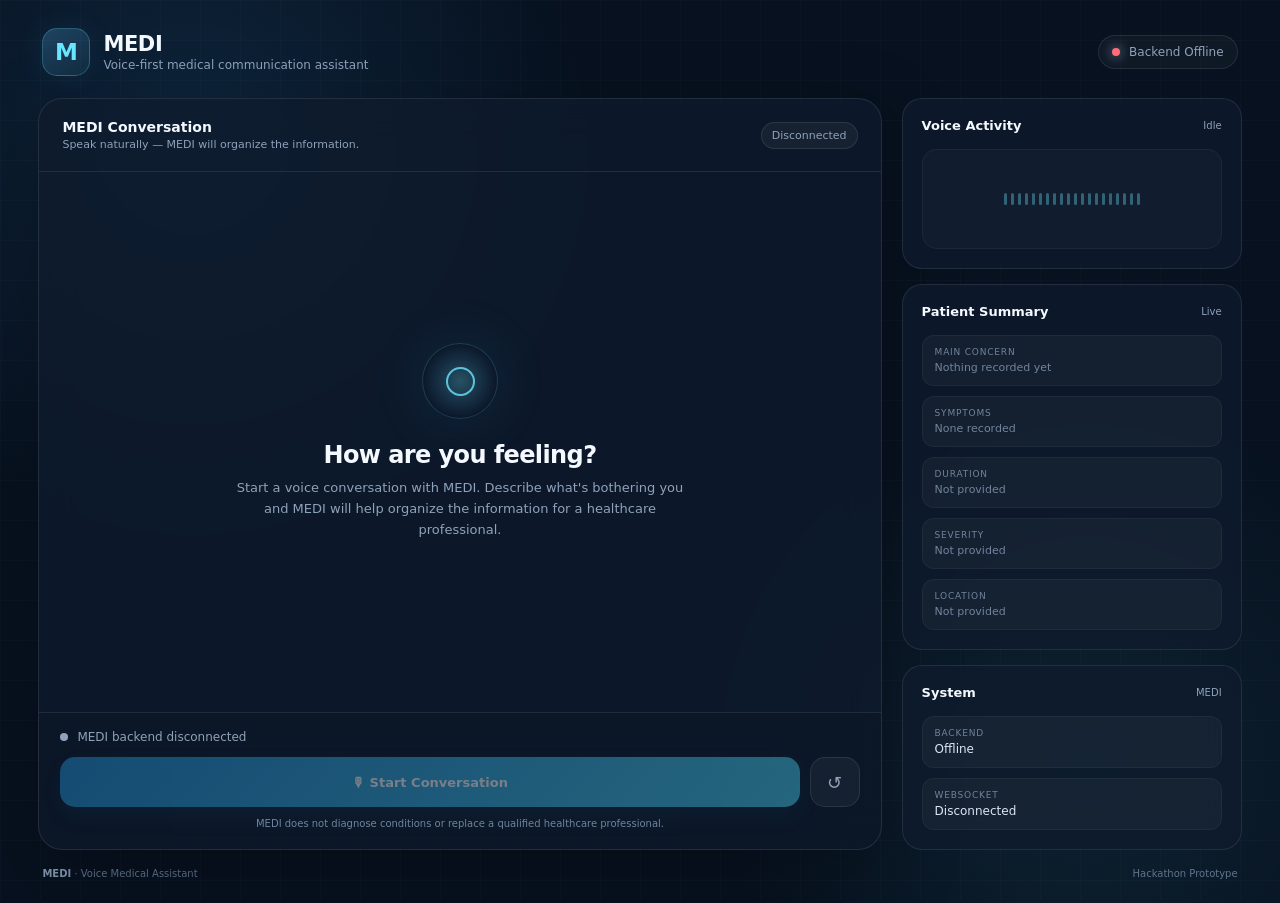
==== frontend/medi-frontend.html @ 5cbb6f40 "Add MEDI frontend" ====
<!DOCTYPE html>
<html lang="en">
<head>
    <meta charset="UTF-8">
    <meta
        name="viewport"
        content="width=device-width, initial-scale=1.0"
    >

    <title>MEDI — Voice Medical Assistant</title>

    <style>
        * {
            box-sizing: border-box;
            margin: 0;
            padding: 0;
        }

        :root {
            --bg: #07111f;
            --panel: rgba(15, 28, 46, 0.78);
            --panel-light: rgba(255, 255, 255, 0.055);
            --border: rgba(255, 255, 255, 0.09);
            --text: #f4f8ff;
            --muted: #8fa2ba;
            --blue: #5bbcff;
            --cyan: #69e7ff;
            --green: #55e6a5;
            --red: #ff6b7a;
            --yellow: #ffd166;
        }

        body {
            min-height: 100vh;
            font-family:
                Inter,
                ui-sans-serif,
                system-ui,
                -apple-system,
                BlinkMacSystemFont,
                "Segoe UI",
                sans-serif;

            background:
                radial-gradient(
                    circle at 15% 15%,
                    rgba(61, 174, 255, 0.12),
                    transparent 30%
                ),
                radial-gradient(
                    circle at 85% 85%,
                    rgba(87, 227, 255, 0.08),
                    transparent 28%
                ),
                var(--bg);

            color: var(--text);
            overflow-x: hidden;
        }

        body::before {
            content: "";
            position: fixed;
            inset: 0;

            background-image:
                linear-gradient(
                    rgba(255,255,255,0.018) 1px,
                    transparent 1px
                ),
                linear-gradient(
                    90deg,
                    rgba(255,255,255,0.018) 1px,
                    transparent 1px
                );

            background-size: 40px 40px;
            pointer-events: none;
        }

        .app {
            position: relative;
            z-index: 1;

            width: min(1450px, 94%);
            min-height: 100vh;

            margin: auto;

            display: grid;
            grid-template-rows: auto 1fr auto;

            padding: 24px 0;
        }

        /* =====================================================
           HEADER
        ===================================================== */

        header {
            display: flex;
            justify-content: space-between;
            align-items: center;

            padding: 4px 4px 22px;
        }

        .brand {
            display: flex;
            align-items: center;
            gap: 13px;
        }

        .brand-icon {
            width: 48px;
            height: 48px;

            border-radius: 15px;

            display: grid;
            place-items: center;

            background:
                linear-gradient(
                    145deg,
                    rgba(91,188,255,.25),
                    rgba(105,231,255,.07)
                );

            border: 1px solid rgba(105,231,255,.25);

            box-shadow:
                0 0 30px rgba(91,188,255,.08);
        }

        .brand-icon span {
            font-size: 23px;
            font-weight: 800;
            color: var(--cyan);
        }

        .brand h1 {
            font-size: 21px;
            letter-spacing: -.4px;
        }

        .brand p {
            margin-top: 2px;
            font-size: 12px;
            color: var(--muted);
        }

        .connection {
            display: flex;
            align-items: center;
            gap: 9px;

            padding: 9px 13px;

            border: 1px solid var(--border);
            border-radius: 999px;

            background: rgba(255,255,255,.035);

            font-size: 12px;
            color: var(--muted);
        }

        .connection-dot {
            width: 8px;
            height: 8px;
            border-radius: 50%;
            background: var(--yellow);

            box-shadow: 0 0 12px currentColor;
        }

        .connection.online .connection-dot {
            background: var(--green);
        }

        .connection.error .connection-dot {
            background: var(--red);
        }

        /* =====================================================
           MAIN
        ===================================================== */

        main {
            display: grid;
            grid-template-columns: minmax(0, 1fr) 340px;
            gap: 20px;

            min-height: 0;
        }

        .panel {
            background: var(--panel);
            border: 1px solid var(--border);

            border-radius: 24px;

            backdrop-filter: blur(20px);
            -webkit-backdrop-filter: blur(20px);

            box-shadow:
                0 25px 80px rgba(0,0,0,.25);
        }

        /* =====================================================
           CHAT
        ===================================================== */

        .chat-panel {
            display: flex;
            flex-direction: column;

            min-height: 650px;
            overflow: hidden;
        }

        .chat-header {
            padding: 20px 23px;

            border-bottom: 1px solid var(--border);

            display: flex;
            justify-content: space-between;
            align-items: center;
        }

        .chat-title {
            font-weight: 700;
            font-size: 14px;
        }

        .chat-subtitle {
            margin-top: 3px;
            color: var(--muted);
            font-size: 11px;
        }

        .session-badge {
            font-size: 11px;
            padding: 6px 10px;

            border-radius: 999px;

            color: var(--muted);
            background: rgba(255,255,255,.045);
            border: 1px solid var(--border);
        }

        .messages {
            flex: 1;

            overflow-y: auto;

            padding: 28px;

            display: flex;
            flex-direction: column;
            gap: 17px;

            scroll-behavior: smooth;
        }

        .messages::-webkit-scrollbar {
            width: 5px;
        }

        .messages::-webkit-scrollbar-thumb {
            background: rgba(255,255,255,.12);
            border-radius: 10px;
        }

        .welcome {
            margin: auto;

            max-width: 500px;

            text-align: center;
            padding: 35px 20px;
        }

        .welcome-orb {
            width: 76px;
            height: 76px;

            margin: 0 auto 22px;

            border-radius: 50%;

            display: grid;
            place-items: center;

            background:
                radial-gradient(
                    circle,
                    rgba(105,231,255,.28),
                    rgba(91,188,255,.07) 55%,
                    transparent 70%
                );

            border: 1px solid rgba(105,231,255,.18);

            box-shadow:
                0 0 60px rgba(91,188,255,.1);
        }

        .welcome-orb::after {
            content: "";
            width: 25px;
            height: 25px;

            border-radius: 50%;

            border: 2px solid var(--cyan);
            opacity: .8;
        }

        .welcome h2 {
            font-size: 24px;
            margin-bottom: 9px;
            letter-spacing: -.6px;
        }

        .welcome p {
            color: var(--muted);
            line-height: 1.6;
            font-size: 13px;
        }

        .message {
            display: flex;
            gap: 11px;

            max-width: 78%;

            animation: messageIn .25s ease;
        }

        @keyframes messageIn {
            from {
                opacity: 0;
                transform: translateY(7px);
            }

            to {
                opacity: 1;
                transform: translateY(0);
            }
        }

        .message.user {
            margin-left: auto;
            flex-direction: row-reverse;
        }

        .avatar {
            flex: 0 0 34px;

            width: 34px;
            height: 34px;

            border-radius: 11px;

            display: grid;
            place-items: center;

            font-size: 11px;
            font-weight: 800;

            background: rgba(255,255,255,.06);
            border: 1px solid var(--border);
        }

        .message.agent .avatar {
            color: var(--cyan);
            background: rgba(105,231,255,.07);
        }

        .message.user .avatar {
            color: var(--blue);
            background: rgba(91,188,255,.08);
        }

        .bubble {
            padding: 12px 15px;

            border-radius: 17px;

            background: rgba(255,255,255,.045);
            border: 1px solid var(--border);

            font-size: 13px;
            line-height: 1.55;
        }

        .message.user .bubble {
            background:
                linear-gradient(
                    135deg,
                    rgba(91,188,255,.13),
                    rgba(91,188,255,.045)
                );

            border-color: rgba(91,188,255,.16);
        }

        .message-label {
            margin-bottom: 5px;

            font-size: 10px;
            text-transform: uppercase;
            letter-spacing: .8px;

            color: var(--muted);
        }

        /* =====================================================
           INPUT / CONTROL
        ===================================================== */

        .controls {
            padding: 17px 21px 20px;

            border-top: 1px solid var(--border);

            background: rgba(0,0,0,.08);
        }

        .status-row {
            display: flex;
            align-items: center;
            gap: 9px;

            margin-bottom: 13px;

            color: var(--muted);
            font-size: 12px;
        }

        .status-light {
            width: 8px;
            height: 8px;

            border-radius: 50%;

            background: var(--muted);
        }

        .status-light.listening {
            background: var(--green);
            box-shadow: 0 0 14px rgba(85,230,165,.8);
            animation: pulse 1.2s infinite;
        }

        .status-light.thinking {
            background: var(--yellow);
            box-shadow: 0 0 14px rgba(255,209,102,.7);
        }

        .status-light.speaking {
            background: var(--cyan);
            box-shadow: 0 0 14px rgba(105,231,255,.7);
            animation: pulse .8s infinite;
        }

        @keyframes pulse {
            0%,100% {
                transform: scale(1);
                opacity: .7;
            }

            50% {
                transform: scale(1.5);
                opacity: 1;
            }
        }

        .controls-row {
            display: flex;
            gap: 10px;
        }

        button {
            border: 0;
            cursor: pointer;

            font: inherit;
        }

        .mic-button {
            flex: 1;

            min-height: 50px;

            border-radius: 15px;

            color: white;

            background:
                linear-gradient(
                    135deg,
                    #238ed1,
                    #47c8e9
                );

            box-shadow:
                0 10px 30px rgba(61,174,255,.12);

            font-size: 13px;
            font-weight: 700;

            transition:
                transform .18s ease,
                opacity .18s ease,
                box-shadow .18s ease;
        }

        .mic-button:hover {
            transform: translateY(-1px);
            box-shadow:
                0 13px 35px rgba(61,174,255,.2);
        }

        .mic-button.active {
            background:
                linear-gradient(
                    135deg,
                    #d94b67,
                    #ff7080
                );
        }

        .mic-button:disabled {
            opacity: .45;
            cursor: not-allowed;
        }

        .secondary-button {
            width: 50px;
            min-height: 50px;

            border-radius: 15px;

            color: var(--muted);

            background: rgba(255,255,255,.045);
            border: 1px solid var(--border);

            font-size: 18px;
        }

        .disclaimer {
            margin-top: 11px;

            text-align: center;

            font-size: 10px;
            color: #71849d;
        }

        /* =====================================================
           SIDE PANEL
        ===================================================== */

        .side {
            display: flex;
            flex-direction: column;
            gap: 15px;
        }

        .side-card {
            padding: 19px;

            background: var(--panel);
            border: 1px solid var(--border);

            border-radius: 20px;

            backdrop-filter: blur(18px);
        }

        .card-heading {
            display: flex;
            justify-content: space-between;
            align-items: center;

            margin-bottom: 16px;
        }

        .card-heading h3 {
            font-size: 13px;
        }

        .card-heading span {
            color: var(--muted);
            font-size: 10px;
        }

        /* =====================================================
           WAVEFORM
        ===================================================== */

        .wave {
            height: 100px;

            display: flex;
            align-items: center;
            justify-content: center;
            gap: 4px;

            padding: 10px;

            border-radius: 15px;

            background: rgba(255,255,255,.025);
            border: 1px solid rgba(255,255,255,.045);
        }

        .bar {
            width: 3px;
            height: 12px;

            border-radius: 99px;

            background: var(--cyan);

            opacity: .35;

            transition:
                height .12s ease,
                opacity .12s ease;
        }

        .wave.active .bar {
            animation: wave 1s ease-in-out infinite;
            opacity: .8;
        }

        .bar:nth-child(2n) {
            animation-delay: .1s;
        }

        .bar:nth-child(3n) {
            animation-delay: .2s;
        }

        .bar:nth-child(4n) {
            animation-delay: .3s;
        }

        @keyframes wave {
            0%,100% {
                height: 10px;
            }

            50% {
                height: 48px;
            }
        }

        /* =====================================================
           PATIENT SUMMARY
        ===================================================== */

        .summary {
            display: flex;
            flex-direction: column;
            gap: 10px;
        }

        .summary-item {
            padding: 11px 12px;

            border-radius: 12px;

            background: rgba(255,255,255,.035);
            border: 1px solid rgba(255,255,255,.045);
        }

        .summary-label {
            font-size: 9px;

            text-transform: uppercase;
            letter-spacing: .8px;

            color: #71849d;

            margin-bottom: 4px;
        }

        .summary-value {
            font-size: 12px;
            color: #dce7f5;

            word-break: break-word;
        }

        .empty {
            color: #71849d;
            font-size: 11px;
        }

        .tag-list {
            display: flex;
            flex-wrap: wrap;
            gap: 5px;
        }

        .tag {
            padding: 4px 7px;

            border-radius: 7px;

            font-size: 10px;

            background: rgba(105,231,255,.07);
            color: #bdefff;

            border: 1px solid rgba(105,231,255,.1);
        }

        /* =====================================================
           FOOTER
        ===================================================== */

        footer {
            padding: 18px 4px 0;

            display: flex;
            justify-content: space-between;

            color: #60748e;
            font-size: 10px;
        }

        footer strong {
            color: #8498b2;
        }

        /* =====================================================
           TOAST
        ===================================================== */

        .toast {
            position: fixed;

            right: 22px;
            bottom: 22px;

            z-index: 100;

            max-width: 340px;

            padding: 13px 16px;

            border-radius: 13px;

            background: rgba(12,22,37,.94);
            border: 1px solid var(--border);

            box-shadow: 0 15px 45px rgba(0,0,0,.3);

            color: #dce7f5;
            font-size: 12px;

            transform: translateY(20px);
            opacity: 0;

            pointer-events: none;

            transition:
                opacity .2s ease,
                transform .2s ease;
        }

        .toast.show {
            opacity: 1;
            transform: translateY(0);
        }

        .toast.error {
            border-color: rgba(255,107,122,.3);
        }

        /* =====================================================
           RESPONSIVE
        ===================================================== */

        @media (max-width: 900px) {

            main {
                grid-template-columns: 1fr;
            }

            .side {
                display: grid;
                grid-template-columns: 1fr 1fr;
            }

            .chat-panel {
                min-height: 600px;
            }
        }

        @media (max-width: 620px) {

            .app {
                width: 96%;
                padding-top: 12px;
            }

            header {
                padding-bottom: 14px;
            }

            .connection {
                padding: 7px 9px;
            }

            .connection span:last-child {
                display: none;
            }

            main {
                gap: 12px;
            }

            .chat-panel {
                min-height: 590px;
                border-radius: 19px;
            }

            .messages {
                padding: 18px 14px;
            }

            .message {
                max-width: 91%;
            }

            .side {
                grid-template-columns: 1fr;
            }

            footer {
                padding-bottom: 10px;
            }
        }
    </style>
</head>

<body>

<div class="app">

    <!-- =====================================================
         HEADER
    ====================================================== -->

    <header>

        <div class="brand">

            <div class="brand-icon">
                <span>M</span>
            </div>

            <div>
                <h1>MEDI</h1>
                <p>Voice-first medical communication assistant</p>
            </div>

        </div>

        <div
            id="connection"
            class="connection"
        >
            <span
                id="connectionDot"
                class="connection-dot"
            ></span>

            <span id="connectionText">
                Connecting...
            </span>
        </div>

    </header>


    <!-- =====================================================
         MAIN
    ====================================================== -->

    <main>

        <!-- ================= CHAT ================= -->

        <section class="panel chat-panel">

            <div class="chat-header">

                <div>
                    <div class="chat-title">
                        MEDI Conversation
                    </div>

                    <div class="chat-subtitle">
                        Speak naturally — MEDI will organize the information.
                    </div>
                </div>

                <div
                    id="sessionBadge"
                    class="session-badge"
                >
                    Initializing
                </div>

            </div>


            <div
                id="messages"
                class="messages"
            >

                <div
                    id="welcome"
                    class="welcome"
                >

                    <div class="welcome-orb"></div>

                    <h2>
                        How are you feeling?
                    </h2>

                    <p>
                        Start a voice conversation with MEDI.
                        Describe what's bothering you and MEDI
                        will help organize the information for a
                        healthcare professional.
                    </p>

                </div>

            </div>


            <!-- CONTROLS -->

            <div class="controls">

                <div class="status-row">

                    <span
                        id="statusLight"
                        class="status-light"
                    ></span>

                    <span id="statusText">
                        Connecting to MEDI...
                    </span>

                </div>


                <div class="controls-row">

                    <button
                        id="micButton"
                        class="mic-button"
                        disabled
                    >
                        🎙 Start Conversation
                    </button>

                    <button
                        id="clearButton"
                        class="secondary-button"
                        title="Clear conversation"
                    >
                        ↺
                    </button>

                </div>


                <div class="disclaimer">
                    MEDI does not diagnose conditions or replace a
                    qualified healthcare professional.
                </div>

            </div>

        </section>


        <!-- ================= SIDE ================= -->

        <aside class="side">

            <!-- AUDIO -->

            <section class="side-card">

                <div class="card-heading">

                    <h3>Voice Activity</h3>

                    <span id="voiceState">
                        Idle
                    </span>

                </div>

                <div
                    id="wave"
                    class="wave"
                >
                    <span class="bar"></span>
                    <span class="bar"></span>
                    <span class="bar"></span>
                    <span class="bar"></span>
                    <span class="bar"></span>
                    <span class="bar"></span>
                    <span class="bar"></span>
                    <span class="bar"></span>
                    <span class="bar"></span>
                    <span class="bar"></span>
                    <span class="bar"></span>
                    <span class="bar"></span>
                    <span class="bar"></span>
                    <span class="bar"></span>
                    <span class="bar"></span>
                    <span class="bar"></span>
                    <span class="bar"></span>
                    <span class="bar"></span>
                    <span class="bar"></span>
                    <span class="bar"></span>
                </div>

            </section>


            <!-- PATIENT SUMMARY -->

            <section class="side-card">

                <div class="card-heading">

                    <h3>Patient Summary</h3>

                    <span>
                        Live
                    </span>

                </div>


                <div
                    id="summary"
                    class="summary"
                >

                    <div class="summary-item">

                        <div class="summary-label">
                            Main concern
                        </div>

                        <div
                            id="mainConcern"
                            class="summary-value empty"
                        >
                            Nothing recorded yet
                        </div>

                    </div>


                    <div class="summary-item">

                        <div class="summary-label">
                            Symptoms
                        </div>

                        <div
                            id="symptoms"
                            class="tag-list"
                        >
                            <span class="empty">
                                None recorded
                            </span>
                        </div>

                    </div>


                    <div class="summary-item">

                        <div class="summary-label">
                            Duration
                        </div>

                        <div
                            id="duration"
                            class="summary-value empty"
                        >
                            Not provided
                        </div>

                    </div>


                    <div class="summary-item">

                        <div class="summary-label">
                            Severity
                        </div>

                        <div
                            id="severity"
                            class="summary-value empty"
                        >
                            Not provided
                        </div>

                    </div>


                    <div class="summary-item">

                        <div class="summary-label">
                            Location
                        </div>

                        <div
                            id="location"
                            class="summary-value empty"
                        >
                            Not provided
                        </div>

                    </div>

                </div>

            </section>


            <!-- SYSTEM -->

            <section class="side-card">

                <div class="card-heading">

                    <h3>System</h3>

                    <span>
                        MEDI
                    </span>

                </div>

                <div class="summary">

                    <div class="summary-item">

                        <div class="summary-label">
                            Backend
                        </div>

                        <div
                            id="backendStatus"
                            class="summary-value"
                        >
                            Connecting
                        </div>

                    </div>

                    <div class="summary-item">

                        <div class="summary-label">
                            WebSocket
                        </div>

                        <div
                            id="wsStatus"
                            class="summary-value"
                        >
                            Connecting
                        </div>

                    </div>

                </div>

            </section>

        </aside>

    </main>


    <footer>

        <span>
            <strong>MEDI</strong> · Voice Medical Assistant
        </span>

        <span>
            Hackathon Prototype
        </span>

    </footer>

</div>


<div
    id="toast"
    class="toast"
></div>


<script>

/* ============================================================
   MEDI FRONTEND
   ============================================================

   IMPORTANT:

   Your Python backend is:

       http://127.0.0.1:8000

   Your WebSocket endpoint is:

       ws://127.0.0.1:8000/ws

   NOT port 8765.
   ============================================================ */


/* ============================================================
   CONFIG
============================================================ */

const BACKEND_HTTP = window.location.origin;

const BACKEND_WS = window.location.protocol == "https:" ? `wss://${window.location.host}/ws`
                                                        : `ws://${window.location.host}/ws`;

/* ============================================================
   STATE
============================================================ */

let socket = null;

let connected = false;

let conversationStarted = false;

let reconnectTimer = null;

let reconnectAttempts = 0;

let patientData = {};


/* ============================================================
   DOM
============================================================ */

const connection = document.getElementById("connection");
const connectionText = document.getElementById("connectionText");

const sessionBadge = document.getElementById("sessionBadge");

const messages = document.getElementById("messages");
const welcome = document.getElementById("welcome");

const micButton = document.getElementById("micButton");
const clearButton = document.getElementById("clearButton");

const statusText = document.getElementById("statusText");
const statusLight = document.getElementById("statusLight");

const wave = document.getElementById("wave");
const voiceState = document.getElementById("voiceState");

const backendStatus = document.getElementById("backendStatus");
const wsStatus = document.getElementById("wsStatus");

const toast = document.getElementById("toast");


/* ============================================================
   CONNECT
============================================================ */

function connect() {

    if (
        socket &&
        (
            socket.readyState === WebSocket.OPEN ||
            socket.readyState === WebSocket.CONNECTING
        )
    ) {
        return;
    }

    setConnection("connecting");

    console.log(
        "[MEDI] Connecting to:",
        BACKEND_WS
    );

    socket = new WebSocket(BACKEND_WS);


    socket.onopen = () => {

        connected = true;

        reconnectAttempts = 0;

        setConnection("online");

        backendStatus.textContent = "Online";

        wsStatus.textContent = "Connected";

        sessionBadge.textContent = "Connected";

        micButton.disabled = false;

        showToast(
            "Connected to MEDI"
        );

        send({
            type: "get_state"
        });

    };


    socket.onmessage = (event) => {

        try {

            const message = JSON.parse(
                event.data
            );

            console.log(
                "[MEDI EVENT]",
                message
            );

            handleMessage(message);

        } catch (error) {

            console.error(
                "Invalid MEDI message:",
                error
            );

        }

    };


    socket.onerror = (error) => {

        console.error(
            "[MEDI WS ERROR]",
            error
        );

        setConnection("error");

        backendStatus.textContent = "Connection error";

        wsStatus.textContent = "Error";

    };


    socket.onclose = () => {

        connected = false;

        setConnection("error");

        backendStatus.textContent = "Offline";

        wsStatus.textContent = "Disconnected";

        sessionBadge.textContent = "Disconnected";

        micButton.disabled = true;

        setStatus(
            "error",
            "MEDI backend disconnected"
        );

        scheduleReconnect();

    };

}


/* ============================================================
   RECONNECT
============================================================ */

function scheduleReconnect() {

    if (reconnectTimer) {
        return;
    }

    reconnectAttempts++;

    const delay = Math.min(
        5000,
        1000 * reconnectAttempts
    );

    reconnectTimer = setTimeout(() => {

        reconnectTimer = null;

        connect();

    }, delay);

}


/* ============================================================
   SEND
============================================================ */

function send(data) {

    if (
        !socket ||
        socket.readyState !== WebSocket.OPEN
    ) {

        console.warn(
            "[MEDI] WebSocket is not connected."
        );

        return false;
    }

    socket.send(
        JSON.stringify(data)
    );

    return true;
}


/* ============================================================
   HANDLE BACKEND EVENTS
============================================================ */

function handleMessage(message) {

    const type = message.type;


    /* ---------------------------------------------
       Initial state
    --------------------------------------------- */

    if (type === "state") {

        const data = message.data || {};

        if (data.status) {
            setStatusFromBackend(
                data.status
            );
        }

        if (data.patient) {

            patientData = data.patient;

            updatePatientSummary(
                patientData
            );

        }

        return;
    }


    /* ---------------------------------------------
       Status
    --------------------------------------------- */

    if (type === "status") {

        const status = message.status || "ready";

        setStatusFromBackend(
            status
        );

        return;
    }


    /* ---------------------------------------------
       User transcript
    --------------------------------------------- */

    if (type === "transcript") {

        const role = message.role || "user";

        const text = message.text || "";

        if (!text.trim()) {
            return;
        }

        addMessage(
            role,
            text
        );

        return;
    }


    /* ---------------------------------------------
       Patient memory
    --------------------------------------------- */

    if (type === "patient_update") {

        patientData =
            message.data || {};

        updatePatientSummary(
            patientData
        );

        return;
    }


    /* ---------------------------------------------
       Server test
    --------------------------------------------- */

    if (type === "test") {

        showToast(
            message.message ||
            "MEDI server is working."
        );

        return;
    }

}


/* ============================================================
   CONNECTION UI
============================================================ */

function setConnection(state) {

    connection.classList.remove(
        "online",
        "error"
    );


    if (state === "online") {

        connection.classList.add(
            "online"
        );

        connectionText.textContent =
            "MEDI Online";

    }

    else if (state === "error") {

        connection.classList.add(
            "error"
        );

        connectionText.textContent =
            "Backend Offline";

    }

    else {

        connectionText.textContent =
            "Connecting...";

    }

}


/* ============================================================
   STATUS
============================================================ */

function setStatus(type, text) {

    statusLight.className =
        "status-light";

    if (type) {

        statusLight.classList.add(
            type
        );

    }

    statusText.textContent =
        text;


    if (type === "listening") {

        wave.classList.add(
            "active"
        );

        voiceState.textContent =
            "Listening";

    }

    else if (type === "speaking") {

        wave.classList.add(
            "active"
        );

        voiceState.textContent =
            "Speaking";

    }

    else if (type === "thinking") {

        wave.classList.remove(
            "active"
        );

        voiceState.textContent =
            "Thinking";

    }

    else {

        wave.classList.remove(
            "active"
        );

        voiceState.textContent =
            "Idle";

    }

}


/* ============================================================
   BACKEND STATUS → UI
============================================================ */

function setStatusFromBackend(status) {

    status =
        String(status).toLowerCase();


    if (status === "listening") {

        conversationStarted = true;

        micButton.classList.add(
            "active"
        );

        micButton.textContent =
            "■ Stop Conversation";

        setStatus(
            "listening",
            "Listening..."
        );

        sessionBadge.textContent =
            "Listening";

    }

    else if (
        status === "thinking" ||
        status === "processing"
    ) {

        setStatus(
            "thinking",
            "Thinking..."
        );

        sessionBadge.textContent =
            "Thinking";

    }

    else if (
        status === "speaking"
    ) {

        setStatus(
            "speaking",
            "MEDI is speaking..."
        );

        sessionBadge.textContent =
            "Speaking";

    }

    else {

        setStatus(
            "",
            "Ready"
        );

        sessionBadge.textContent =
            "Ready";

    }

}


/* ============================================================
   MESSAGES
============================================================ */

function addMessage(role, text) {

    if (!text || !text.trim()) {
        return;
    }

    if (welcome) {
        welcome.remove();
    }


    const wrapper =
        document.createElement("div");

    wrapper.className =
        `message ${role === "user" ? "user" : "agent"}`;


    const avatar =
        document.createElement("div");

    avatar.className =
        "avatar";

    avatar.textContent =
        role === "user"
            ? "YOU"
            : "M";


    const content =
        document.createElement("div");


    const label =
        document.createElement("div");

    label.className =
        "message-label";

    label.textContent =
        role === "user"
            ? "You"
            : "MEDI";


    const bubble =
        document.createElement("div");

    bubble.className =
        "bubble";

    bubble.textContent =
        text;


    content.appendChild(
        label
    );

    content.appendChild(
        bubble
    );


    wrapper.appendChild(
        avatar
    );

    wrapper.appendChild(
        content
    );


    messages.appendChild(
        wrapper
    );


    messages.scrollTop =
        messages.scrollHeight;

}


/* ============================================================
   PATIENT SUMMARY
============================================================ */

function updatePatientSummary(patient) {

    if (!patient) {
        return;
    }


    const mainConcern =
        document.getElementById(
            "mainConcern"
        );

    const symptoms =
        document.getElementById(
            "symptoms"
        );

    const duration =
        document.getElementById(
            "duration"
        );

    const severity =
        document.getElementById(
            "severity"
        );

    const location =
        document.getElementById(
            "location"
        );


    /* Main concern */

    if (patient.main_concern) {

        mainConcern.textContent =
            patient.main_concern;

        mainConcern.classList.remove(
            "empty"
        );

    }


    /* Symptoms */

    symptoms.innerHTML = "";

    if (
        Array.isArray(
            patient.symptoms
        ) &&
        patient.symptoms.length
    ) {

        patient.symptoms.forEach(
            symptom => {

                const tag =
                    document.createElement(
                        "span"
                    );

                tag.className =
                    "tag";

                tag.textContent =
                    symptom;

                symptoms.appendChild(
                    tag
                );

            }
        );

    }

    else {

        const empty =
            document.createElement(
                "span"
            );

        empty.className =
            "empty";

        empty.textContent =
            "None recorded";

        symptoms.appendChild(
            empty
        );

    }


    /* Duration */

    if (patient.duration) {

        duration.textContent =
            patient.duration;

        duration.classList.remove(
            "empty"
        );

    }


    /* Severity */

    if (patient.severity) {

        severity.textContent =
            patient.severity;

        severity.classList.remove(
            "empty"
        );

    }


    /* Location */

    if (patient.location) {

        location.textContent =
            patient.location;

        location.classList.remove(
            "empty"
        );

    }

}


/* ============================================================
   START / STOP
============================================================ */

micButton.addEventListener(
    "click",
    () => {

        if (!connected) {

            showToast(
                "MEDI is not connected.",
                true
            );

            return;
        }


        if (!conversationStarted) {

            send({
                type: "start"
            });

            conversationStarted = true;

            micButton.classList.add(
                "active"
            );

            micButton.textContent =
                "■ Stop Conversation";

            setStatus(
                "listening",
                "Listening..."
            );

        }

        else {

            send({
                type: "stop"
            });

            conversationStarted = false;

            micButton.classList.remove(
                "active"
            );

            micButton.textContent =
                "🎙 Start Conversation";

            setStatus(
                "",
                "Ready"
            );

        }

    }
);


/* ============================================================
   CLEAR
============================================================ */

clearButton.addEventListener(
    "click",
    () => {

        messages.innerHTML = "";

        const newWelcome =
            document.createElement(
                "div"
            );

        newWelcome.className =
            "welcome";

        newWelcome.id =
            "welcome";

        newWelcome.innerHTML = `
            <div class="welcome-orb"></div>

            <h2>How are you feeling?</h2>

            <p>
                Start a voice conversation with MEDI.
                Describe what's bothering you and MEDI
                will help organize the information for a
                healthcare professional.
            </p>
        `;

        messages.appendChild(
            newWelcome
        );

    }
);


/* ============================================================
   TOAST
============================================================ */

let toastTimer = null;

function showToast(
    text,
    isError = false
) {

    toast.textContent =
        text;

    toast.classList.toggle(
        "error",
        isError
    );

    toast.classList.add(
        "show"
    );


    clearTimeout(
        toastTimer
    );


    toastTimer =
        setTimeout(
            () => {

                toast.classList.remove(
                    "show"
                );

            },
            3000
        );

}


/* ============================================================
   HEALTH CHECK
============================================================ */

async function checkBackend() {

    try {

        const response =
            await fetch(
                `${BACKEND_HTTP}/api/health`
            );


        if (!response.ok) {
            throw new Error(
                "Backend health check failed"
            );
        }


        const data =
            await response.json();


        console.log(
            "[MEDI HEALTH]",
            data
        );


        backendStatus.textContent =
            data.status === "online"
                ? "Online"
                : "Offline";


    } catch (error) {

        console.warn(
            "[MEDI] Health check failed:",
            error
        );

        backendStatus.textContent =
            "Unavailable";

    }

}


/* ============================================================
   INITIALIZE
============================================================ */

window.addEventListener(
    "load",
    () => {

        checkBackend();

        connect();

    }
);


/* ============================================================
   DEBUGGING
============================================================ */

window.MEDI = {

    socket,

    reconnect: connect,

    test: () => {

        send({
            type: "test"
        });

    },

    state: () => {

        send({
            type: "get_state"
        });

    }

};

</script>

</body>
</html>
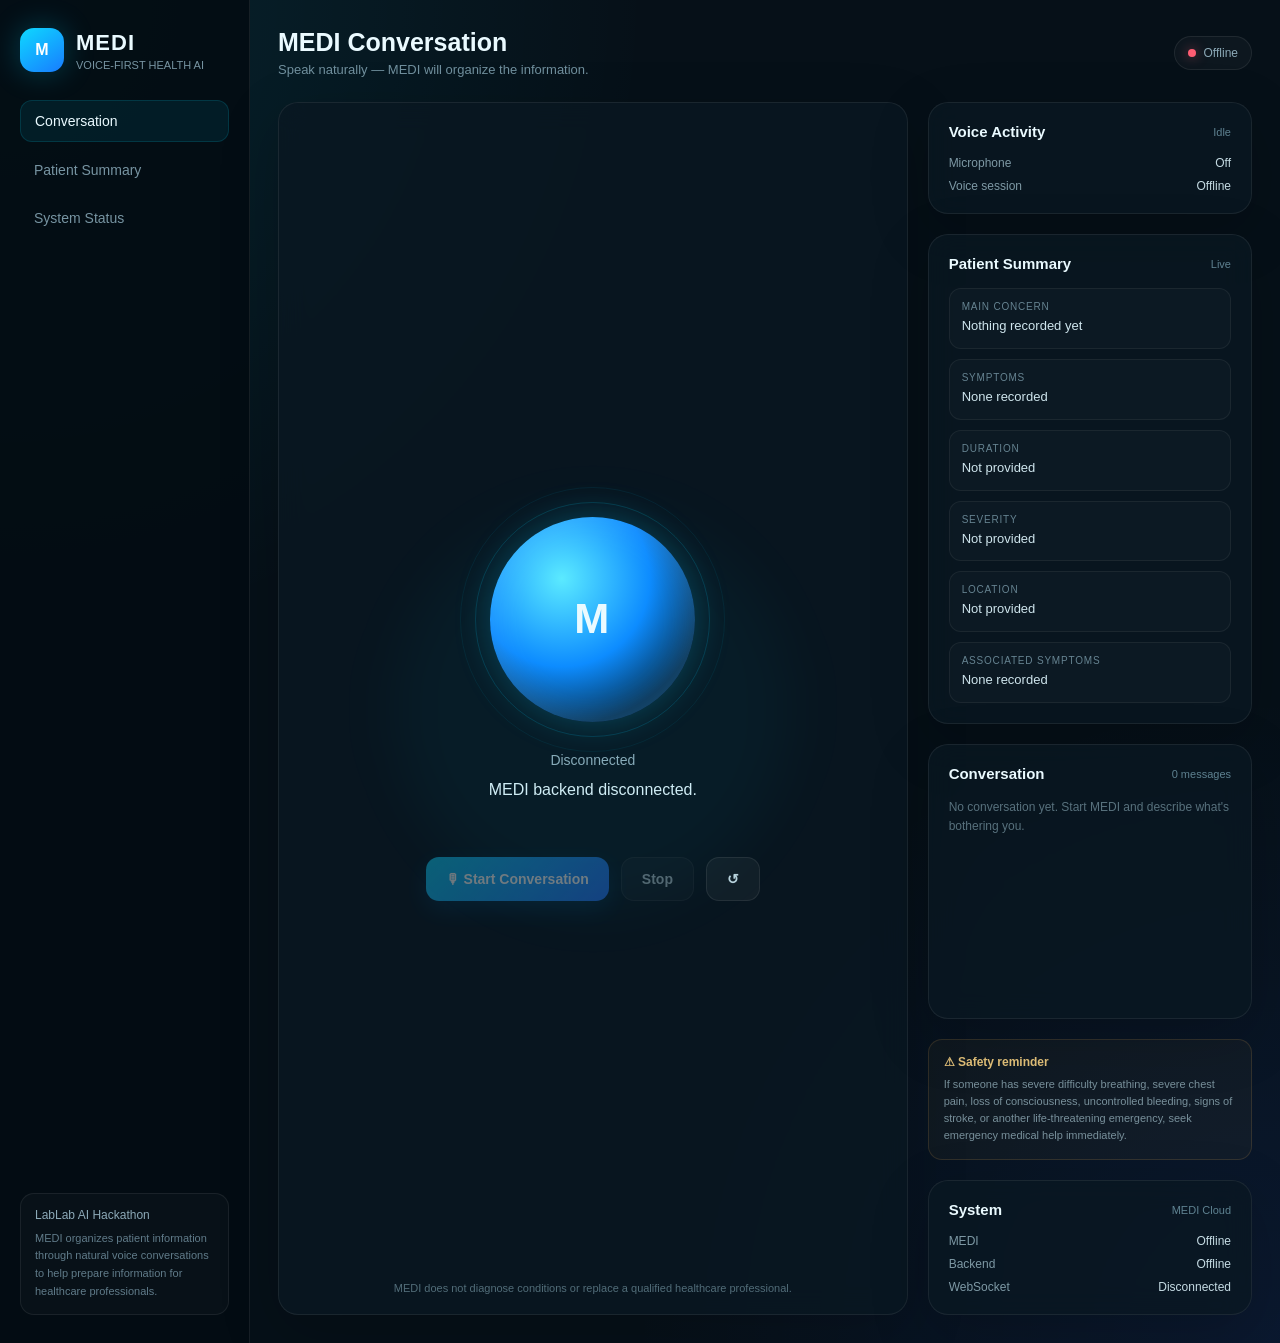
==== commit 2a0606ee: "Fix cloud microphone" ====
--- a/frontend/medi-frontend.html
+++ b/frontend/medi-frontend.html
@@ -2,10 +2,7 @@
 <html lang="en">
 <head>
     <meta charset="UTF-8">
-    <meta
-        name="viewport"
-        content="width=device-width, initial-scale=1.0"
-    >
+    <meta name="viewport" content="width=device-width, initial-scale=1.0">
 
     <title>MEDI — Voice Medical Assistant</title>
 
@@ -16,839 +13,496 @@
             padding: 0;
         }
 
-        :root {
-            --bg: #07111f;
-            --panel: rgba(15, 28, 46, 0.78);
-            --panel-light: rgba(255, 255, 255, 0.055);
-            --border: rgba(255, 255, 255, 0.09);
-            --text: #f4f8ff;
-            --muted: #8fa2ba;
-            --blue: #5bbcff;
-            --cyan: #69e7ff;
-            --green: #55e6a5;
-            --red: #ff6b7a;
-            --yellow: #ffd166;
-        }
-
         body {
-            min-height: 100vh;
-            font-family:
-                Inter,
-                ui-sans-serif,
-                system-ui,
-                -apple-system,
-                BlinkMacSystemFont,
-                "Segoe UI",
-                sans-serif;
-
+            font-family: Inter, Arial, sans-serif;
             background:
                 radial-gradient(
-                    circle at 15% 15%,
-                    rgba(61, 174, 255, 0.12),
-                    transparent 30%
+                    circle at top left,
+                    rgba(0, 220, 255, 0.10),
+                    transparent 35%
                 ),
                 radial-gradient(
-                    circle at 85% 85%,
-                    rgba(87, 227, 255, 0.08),
-                    transparent 28%
+                    circle at bottom right,
+                    rgba(50, 100, 255, 0.10),
+                    transparent 35%
                 ),
-                var(--bg);
-
-            color: var(--text);
-            overflow-x: hidden;
-        }
-
-        body::before {
-            content: "";
-            position: fixed;
-            inset: 0;
-
-            background-image:
-                linear-gradient(
-                    rgba(255,255,255,0.018) 1px,
-                    transparent 1px
-                ),
-                linear-gradient(
-                    90deg,
-                    rgba(255,255,255,0.018) 1px,
-                    transparent 1px
-                );
-
-            background-size: 40px 40px;
-            pointer-events: none;
+                #061018;
+            color: #eafaff;
+            min-height: 100vh;
+        }
+
+        button {
+            font-family: inherit;
         }
 
         .app {
-            position: relative;
-            z-index: 1;
-
-            width: min(1450px, 94%);
             min-height: 100vh;
-
+            display: grid;
+            grid-template-columns: 250px 1fr;
+        }
+
+        .sidebar {
+            border-right: 1px solid rgba(255,255,255,0.08);
+            background: rgba(4, 12, 19, 0.92);
+            padding: 28px 20px;
+            display: flex;
+            flex-direction: column;
+            gap: 28px;
+        }
+
+        .brand {
+            display: flex;
+            align-items: center;
+            gap: 12px;
+        }
+
+        .brand-icon {
+            width: 44px;
+            height: 44px;
+            border-radius: 14px;
+            background: linear-gradient(145deg, #0ed9ff, #187cff);
+            display: grid;
+            place-items: center;
+            color: white;
+            font-weight: 900;
+            box-shadow: 0 0 30px rgba(0, 210, 255, 0.25);
+        }
+
+        .brand-text h1 {
+            font-size: 22px;
+            letter-spacing: 1px;
+        }
+
+        .brand-text p {
+            color: #7794a2;
+            font-size: 11px;
+            margin-top: 3px;
+        }
+
+        .nav {
+            display: flex;
+            flex-direction: column;
+            gap: 8px;
+        }
+
+        .nav-item {
+            padding: 12px 14px;
+            border-radius: 12px;
+            color: #7794a2;
+            font-size: 14px;
+        }
+
+        .nav-item.active {
+            color: #eafaff;
+            background: rgba(0, 210, 255, 0.08);
+            border: 1px solid rgba(0, 210, 255, 0.14);
+        }
+
+        .sidebar-bottom {
+            margin-top: auto;
+            padding: 14px;
+            border: 1px solid rgba(255,255,255,0.07);
+            border-radius: 14px;
+            background: rgba(255,255,255,0.025);
+        }
+
+        .sidebar-bottom-title {
+            font-size: 12px;
+            color: #8ca9b7;
+            margin-bottom: 8px;
+        }
+
+        .sidebar-bottom p {
+            color: #607b89;
+            font-size: 11px;
+            line-height: 1.6;
+        }
+
+        .main {
+            padding: 28px;
+            max-width: 1500px;
+            width: 100%;
             margin: auto;
-
-            display: grid;
-            grid-template-rows: auto 1fr auto;
-
-            padding: 24px 0;
-        }
-
-        /* =====================================================
-           HEADER
-        ===================================================== */
-
-        header {
+        }
+
+        .topbar {
             display: flex;
             justify-content: space-between;
             align-items: center;
-
-            padding: 4px 4px 22px;
-        }
-
-        .brand {
+            margin-bottom: 25px;
+        }
+
+        .topbar h2 {
+            font-size: 25px;
+        }
+
+        .topbar p {
+            color: #71909e;
+            font-size: 13px;
+            margin-top: 5px;
+        }
+
+        .status-pill {
             display: flex;
             align-items: center;
-            gap: 13px;
-        }
-
-        .brand-icon {
-            width: 48px;
-            height: 48px;
-
-            border-radius: 15px;
-
-            display: grid;
-            place-items: center;
-
-            background:
-                linear-gradient(
-                    145deg,
-                    rgba(91,188,255,.25),
-                    rgba(105,231,255,.07)
-                );
-
-            border: 1px solid rgba(105,231,255,.25);
-
-            box-shadow:
-                0 0 30px rgba(91,188,255,.08);
-        }
-
-        .brand-icon span {
-            font-size: 23px;
-            font-weight: 800;
-            color: var(--cyan);
-        }
-
-        .brand h1 {
-            font-size: 21px;
-            letter-spacing: -.4px;
-        }
-
-        .brand p {
-            margin-top: 2px;
+            gap: 8px;
+            border: 1px solid rgba(255,255,255,0.08);
+            padding: 9px 13px;
+            border-radius: 999px;
+            background: rgba(255,255,255,0.03);
             font-size: 12px;
-            color: var(--muted);
-        }
-
-        .connection {
-            display: flex;
-            align-items: center;
-            gap: 9px;
-
-            padding: 9px 13px;
-
-            border: 1px solid var(--border);
-            border-radius: 999px;
-
-            background: rgba(255,255,255,.035);
-
-            font-size: 12px;
-            color: var(--muted);
-        }
-
-        .connection-dot {
+            color: #8ca9b7;
+        }
+
+        .status-dot {
             width: 8px;
             height: 8px;
             border-radius: 50%;
-            background: var(--yellow);
-
-            box-shadow: 0 0 12px currentColor;
-        }
-
-        .connection.online .connection-dot {
-            background: var(--green);
-        }
-
-        .connection.error .connection-dot {
-            background: var(--red);
-        }
-
-        /* =====================================================
-           MAIN
-        ===================================================== */
-
-        main {
+            background: #777;
+        }
+
+        .status-dot.online {
+            background: #20e0a0;
+            box-shadow: 0 0 12px rgba(32,224,160,0.8);
+        }
+
+        .status-dot.connecting {
+            background: #ffc857;
+            box-shadow: 0 0 12px rgba(255,200,87,0.5);
+        }
+
+        .status-dot.offline {
+            background: #ff5d73;
+            box-shadow: 0 0 12px rgba(255,93,115,0.5);
+        }
+
+        .grid {
             display: grid;
-            grid-template-columns: minmax(0, 1fr) 340px;
+            grid-template-columns:
+                minmax(0, 1.65fr)
+                minmax(300px, 0.85fr);
             gap: 20px;
-
-            min-height: 0;
-        }
-
-        .panel {
-            background: var(--panel);
-            border: 1px solid var(--border);
-
-            border-radius: 24px;
-
-            backdrop-filter: blur(20px);
-            -webkit-backdrop-filter: blur(20px);
-
-            box-shadow:
-                0 25px 80px rgba(0,0,0,.25);
-        }
-
-        /* =====================================================
-           CHAT
-        ===================================================== */
-
-        .chat-panel {
+        }
+
+        .card {
+            border: 1px solid rgba(255,255,255,0.07);
+            border-radius: 20px;
+            background: rgba(10, 24, 34, 0.78);
+            backdrop-filter: blur(14px);
+            box-shadow: 0 18px 60px rgba(0,0,0,0.18);
+        }
+
+        .voice-card {
+            min-height: 650px;
             display: flex;
             flex-direction: column;
-
-            min-height: 650px;
+            align-items: center;
+            justify-content: center;
+            padding: 35px;
+            position: relative;
             overflow: hidden;
         }
 
-        .chat-header {
-            padding: 20px 23px;
-
-            border-bottom: 1px solid var(--border);
-
+        .voice-card::before {
+            content: "";
+            position: absolute;
+            width: 400px;
+            height: 400px;
+            border-radius: 50%;
+            background: rgba(0, 210, 255, 0.035);
+            filter: blur(30px);
+        }
+
+        .orb {
+            width: 205px;
+            height: 205px;
+            border-radius: 50%;
+            display: grid;
+            place-items: center;
+            position: relative;
+
+            background:
+                radial-gradient(
+                    circle at 35% 30%,
+                    #5beaff,
+                    #0d8cff 45%,
+                    #07385e 75%
+                );
+
+            box-shadow:
+                0 0 35px rgba(0, 200, 255, 0.25),
+                inset 0 0 40px rgba(255,255,255,0.10);
+
+            margin-bottom: 30px;
+        }
+
+        .orb::before,
+        .orb::after {
+            content: "";
+            position: absolute;
+            inset: -15px;
+            border: 1px solid rgba(0, 210, 255, 0.16);
+            border-radius: 50%;
+        }
+
+        .orb::after {
+            inset: -30px;
+            opacity: 0.45;
+        }
+
+        .orb.listening {
+            animation: pulse 1.5s infinite;
+        }
+
+        @keyframes pulse {
+            0%, 100% {
+                transform: scale(1);
+            }
+
+            50% {
+                transform: scale(1.045);
+            }
+        }
+
+        .orb-text {
+            font-size: 42px;
+            font-weight: 900;
+            letter-spacing: 2px;
+        }
+
+        .voice-status {
+            font-size: 14px;
+            color: #8ca9b7;
+            margin-bottom: 9px;
+            text-align: center;
+        }
+
+        .voice-message {
+            color: #d7edf5;
+            font-size: 16px;
+            text-align: center;
+            max-width: 600px;
+            line-height: 1.6;
+            min-height: 52px;
+        }
+
+        .controls {
+            display: flex;
+            gap: 12px;
+            margin-top: 28px;
+        }
+
+        .btn {
+            border: none;
+            cursor: pointer;
+            border-radius: 13px;
+            padding: 13px 20px;
+            font-size: 14px;
+            font-weight: 700;
+            transition: 0.2s ease;
+        }
+
+        .btn-primary {
+            color: white;
+            background: linear-gradient(135deg, #0fc7ef, #2878ff);
+            box-shadow: 0 8px 25px rgba(0, 160, 255, 0.20);
+        }
+
+        .btn-primary:hover {
+            transform: translateY(-1px);
+            filter: brightness(1.08);
+        }
+
+        .btn-secondary {
+            color: #b9d2dc;
+            background: rgba(255,255,255,0.045);
+            border: 1px solid rgba(255,255,255,0.08);
+        }
+
+        .btn:disabled {
+            opacity: 0.42;
+            cursor: not-allowed;
+            transform: none;
+        }
+
+        .disclaimer {
+            position: absolute;
+            bottom: 20px;
+            left: 30px;
+            right: 30px;
+            text-align: center;
+            color: #526d79;
+            font-size: 11px;
+        }
+
+        .right-column {
+            display: flex;
+            flex-direction: column;
+            gap: 20px;
+        }
+
+        .panel {
+            padding: 20px;
+        }
+
+        .panel-title {
             display: flex;
             justify-content: space-between;
             align-items: center;
-        }
-
-        .chat-title {
-            font-weight: 700;
-            font-size: 14px;
-        }
-
-        .chat-subtitle {
-            margin-top: 3px;
-            color: var(--muted);
+            margin-bottom: 16px;
+        }
+
+        .panel-title h3 {
+            font-size: 15px;
+        }
+
+        .panel-title span {
+            color: #5f8291;
             font-size: 11px;
         }
 
-        .session-badge {
-            font-size: 11px;
-            padding: 6px 10px;
-
-            border-radius: 999px;
-
-            color: var(--muted);
-            background: rgba(255,255,255,.045);
-            border: 1px solid var(--border);
-        }
-
-        .messages {
-            flex: 1;
-
+        .summary-grid {
+            display: grid;
+            gap: 10px;
+        }
+
+        .summary-item {
+            border: 1px solid rgba(255,255,255,0.06);
+            border-radius: 12px;
+            padding: 12px;
+            background: rgba(255,255,255,0.018);
+        }
+
+        .summary-label {
+            font-size: 10px;
+            color: #668391;
+            text-transform: uppercase;
+            letter-spacing: 0.8px;
+            margin-bottom: 5px;
+        }
+
+        .summary-value {
+            font-size: 13px;
+            color: #cfe5ed;
+            line-height: 1.45;
+        }
+
+        .transcript {
+            min-height: 200px;
+            max-height: 270px;
             overflow-y: auto;
-
-            padding: 28px;
-
             display: flex;
             flex-direction: column;
-            gap: 17px;
-
-            scroll-behavior: smooth;
-        }
-
-        .messages::-webkit-scrollbar {
-            width: 5px;
-        }
-
-        .messages::-webkit-scrollbar-thumb {
-            background: rgba(255,255,255,.12);
-            border-radius: 10px;
-        }
-
-        .welcome {
-            margin: auto;
-
-            max-width: 500px;
-
-            text-align: center;
-            padding: 35px 20px;
-        }
-
-        .welcome-orb {
-            width: 76px;
-            height: 76px;
-
-            margin: 0 auto 22px;
-
-            border-radius: 50%;
-
+            gap: 9px;
+        }
+
+        .transcript-empty {
+            color: #58717d;
+            font-size: 12px;
+            line-height: 1.6;
+        }
+
+        .message {
+            padding: 10px 12px;
+            border-radius: 12px;
+            font-size: 12px;
+            line-height: 1.5;
+        }
+
+        .message.user {
+            background: rgba(31, 130, 255, 0.10);
+            border: 1px solid rgba(31,130,255,0.13);
+        }
+
+        .message.assistant {
+            background: rgba(0, 210, 180, 0.07);
+            border: 1px solid rgba(0,210,180,0.11);
+        }
+
+        .message-label {
+            display: block;
+            font-size: 9px;
+            text-transform: uppercase;
+            color: #648492;
+            margin-bottom: 4px;
+            letter-spacing: 0.8px;
+        }
+
+        .safety {
+            padding: 15px;
+            border-radius: 14px;
+            border: 1px solid rgba(255, 193, 87, 0.14);
+            background: rgba(255, 193, 87, 0.035);
+        }
+
+        .safety h4 {
+            font-size: 12px;
+            color: #e4c27a;
+            margin-bottom: 7px;
+        }
+
+        .safety p {
+            color: #78909b;
+            font-size: 11px;
+            line-height: 1.55;
+        }
+
+        .system-list {
             display: grid;
-            place-items: center;
-
-            background:
-                radial-gradient(
-                    circle,
-                    rgba(105,231,255,.28),
-                    rgba(91,188,255,.07) 55%,
-                    transparent 70%
-                );
-
-            border: 1px solid rgba(105,231,255,.18);
-
-            box-shadow:
-                0 0 60px rgba(91,188,255,.1);
-        }
-
-        .welcome-orb::after {
-            content: "";
-            width: 25px;
-            height: 25px;
-
-            border-radius: 50%;
-
-            border: 2px solid var(--cyan);
-            opacity: .8;
-        }
-
-        .welcome h2 {
-            font-size: 24px;
-            margin-bottom: 9px;
-            letter-spacing: -.6px;
-        }
-
-        .welcome p {
-            color: var(--muted);
-            line-height: 1.6;
-            font-size: 13px;
-        }
-
-        .message {
-            display: flex;
-            gap: 11px;
-
-            max-width: 78%;
-
-            animation: messageIn .25s ease;
-        }
-
-        @keyframes messageIn {
-            from {
-                opacity: 0;
-                transform: translateY(7px);
-            }
-
-            to {
-                opacity: 1;
-                transform: translateY(0);
-            }
-        }
-
-        .message.user {
-            margin-left: auto;
-            flex-direction: row-reverse;
-        }
-
-        .avatar {
-            flex: 0 0 34px;
-
-            width: 34px;
-            height: 34px;
-
-            border-radius: 11px;
-
-            display: grid;
-            place-items: center;
-
-            font-size: 11px;
-            font-weight: 800;
-
-            background: rgba(255,255,255,.06);
-            border: 1px solid var(--border);
-        }
-
-        .message.agent .avatar {
-            color: var(--cyan);
-            background: rgba(105,231,255,.07);
-        }
-
-        .message.user .avatar {
-            color: var(--blue);
-            background: rgba(91,188,255,.08);
-        }
-
-        .bubble {
-            padding: 12px 15px;
-
-            border-radius: 17px;
-
-            background: rgba(255,255,255,.045);
-            border: 1px solid var(--border);
-
-            font-size: 13px;
-            line-height: 1.55;
-        }
-
-        .message.user .bubble {
-            background:
-                linear-gradient(
-                    135deg,
-                    rgba(91,188,255,.13),
-                    rgba(91,188,255,.045)
-                );
-
-            border-color: rgba(91,188,255,.16);
-        }
-
-        .message-label {
-            margin-bottom: 5px;
-
-            font-size: 10px;
-            text-transform: uppercase;
-            letter-spacing: .8px;
-
-            color: var(--muted);
-        }
-
-        /* =====================================================
-           INPUT / CONTROL
-        ===================================================== */
-
-        .controls {
-            padding: 17px 21px 20px;
-
-            border-top: 1px solid var(--border);
-
-            background: rgba(0,0,0,.08);
-        }
-
-        .status-row {
-            display: flex;
-            align-items: center;
             gap: 9px;
-
-            margin-bottom: 13px;
-
-            color: var(--muted);
-            font-size: 12px;
-        }
-
-        .status-light {
-            width: 8px;
-            height: 8px;
-
-            border-radius: 50%;
-
-            background: var(--muted);
-        }
-
-        .status-light.listening {
-            background: var(--green);
-            box-shadow: 0 0 14px rgba(85,230,165,.8);
-            animation: pulse 1.2s infinite;
-        }
-
-        .status-light.thinking {
-            background: var(--yellow);
-            box-shadow: 0 0 14px rgba(255,209,102,.7);
-        }
-
-        .status-light.speaking {
-            background: var(--cyan);
-            box-shadow: 0 0 14px rgba(105,231,255,.7);
-            animation: pulse .8s infinite;
-        }
-
-        @keyframes pulse {
-            0%,100% {
-                transform: scale(1);
-                opacity: .7;
-            }
-
-            50% {
-                transform: scale(1.5);
-                opacity: 1;
-            }
-        }
-
-        .controls-row {
-            display: flex;
-            gap: 10px;
-        }
-
-        button {
-            border: 0;
-            cursor: pointer;
-
-            font: inherit;
-        }
-
-        .mic-button {
-            flex: 1;
-
-            min-height: 50px;
-
-            border-radius: 15px;
-
-            color: white;
-
-            background:
-                linear-gradient(
-                    135deg,
-                    #238ed1,
-                    #47c8e9
-                );
-
-            box-shadow:
-                0 10px 30px rgba(61,174,255,.12);
-
-            font-size: 13px;
-            font-weight: 700;
-
-            transition:
-                transform .18s ease,
-                opacity .18s ease,
-                box-shadow .18s ease;
-        }
-
-        .mic-button:hover {
-            transform: translateY(-1px);
-            box-shadow:
-                0 13px 35px rgba(61,174,255,.2);
-        }
-
-        .mic-button.active {
-            background:
-                linear-gradient(
-                    135deg,
-                    #d94b67,
-                    #ff7080
-                );
-        }
-
-        .mic-button:disabled {
-            opacity: .45;
-            cursor: not-allowed;
-        }
-
-        .secondary-button {
-            width: 50px;
-            min-height: 50px;
-
-            border-radius: 15px;
-
-            color: var(--muted);
-
-            background: rgba(255,255,255,.045);
-            border: 1px solid var(--border);
-
-            font-size: 18px;
-        }
-
-        .disclaimer {
-            margin-top: 11px;
-
-            text-align: center;
-
-            font-size: 10px;
-            color: #71849d;
-        }
-
-        /* =====================================================
-           SIDE PANEL
-        ===================================================== */
-
-        .side {
-            display: flex;
-            flex-direction: column;
-            gap: 15px;
-        }
-
-        .side-card {
-            padding: 19px;
-
-            background: var(--panel);
-            border: 1px solid var(--border);
-
-            border-radius: 20px;
-
-            backdrop-filter: blur(18px);
-        }
-
-        .card-heading {
+        }
+
+        .system-row {
             display: flex;
             justify-content: space-between;
             align-items: center;
-
-            margin-bottom: 16px;
-        }
-
-        .card-heading h3 {
-            font-size: 13px;
-        }
-
-        .card-heading span {
-            color: var(--muted);
-            font-size: 10px;
-        }
-
-        /* =====================================================
-           WAVEFORM
-        ===================================================== */
-
-        .wave {
-            height: 100px;
-
-            display: flex;
-            align-items: center;
-            justify-content: center;
-            gap: 4px;
-
-            padding: 10px;
-
-            border-radius: 15px;
-
-            background: rgba(255,255,255,.025);
-            border: 1px solid rgba(255,255,255,.045);
-        }
-
-        .bar {
-            width: 3px;
-            height: 12px;
-
-            border-radius: 99px;
-
-            background: var(--cyan);
-
-            opacity: .35;
-
-            transition:
-                height .12s ease,
-                opacity .12s ease;
-        }
-
-        .wave.active .bar {
-            animation: wave 1s ease-in-out infinite;
-            opacity: .8;
-        }
-
-        .bar:nth-child(2n) {
-            animation-delay: .1s;
-        }
-
-        .bar:nth-child(3n) {
-            animation-delay: .2s;
-        }
-
-        .bar:nth-child(4n) {
-            animation-delay: .3s;
-        }
-
-        @keyframes wave {
-            0%,100% {
-                height: 10px;
-            }
-
-            50% {
-                height: 48px;
-            }
-        }
-
-        /* =====================================================
-           PATIENT SUMMARY
-        ===================================================== */
-
-        .summary {
-            display: flex;
-            flex-direction: column;
-            gap: 10px;
-        }
-
-        .summary-item {
-            padding: 11px 12px;
-
-            border-radius: 12px;
-
-            background: rgba(255,255,255,.035);
-            border: 1px solid rgba(255,255,255,.045);
-        }
-
-        .summary-label {
-            font-size: 9px;
-
-            text-transform: uppercase;
-            letter-spacing: .8px;
-
-            color: #71849d;
-
-            margin-bottom: 4px;
-        }
-
-        .summary-value {
             font-size: 12px;
-            color: #dce7f5;
-
-            word-break: break-word;
-        }
-
-        .empty {
-            color: #71849d;
-            font-size: 11px;
-        }
-
-        .tag-list {
-            display: flex;
-            flex-wrap: wrap;
-            gap: 5px;
-        }
-
-        .tag {
-            padding: 4px 7px;
-
-            border-radius: 7px;
-
-            font-size: 10px;
-
-            background: rgba(105,231,255,.07);
-            color: #bdefff;
-
-            border: 1px solid rgba(105,231,255,.1);
-        }
-
-        /* =====================================================
-           FOOTER
-        ===================================================== */
-
-        footer {
-            padding: 18px 4px 0;
-
-            display: flex;
-            justify-content: space-between;
-
-            color: #60748e;
-            font-size: 10px;
-        }
-
-        footer strong {
-            color: #8498b2;
-        }
-
-        /* =====================================================
-           TOAST
-        ===================================================== */
-
-        .toast {
-            position: fixed;
-
-            right: 22px;
-            bottom: 22px;
-
-            z-index: 100;
-
-            max-width: 340px;
-
-            padding: 13px 16px;
-
-            border-radius: 13px;
-
-            background: rgba(12,22,37,.94);
-            border: 1px solid var(--border);
-
-            box-shadow: 0 15px 45px rgba(0,0,0,.3);
-
-            color: #dce7f5;
-            font-size: 12px;
-
-            transform: translateY(20px);
-            opacity: 0;
-
-            pointer-events: none;
-
-            transition:
-                opacity .2s ease,
-                transform .2s ease;
-        }
-
-        .toast.show {
-            opacity: 1;
-            transform: translateY(0);
-        }
-
-        .toast.error {
-            border-color: rgba(255,107,122,.3);
-        }
-
-        /* =====================================================
-           RESPONSIVE
-        ===================================================== */
-
-        @media (max-width: 900px) {
-
-            main {
+            color: #7e99a5;
+        }
+
+        .system-value {
+            color: #c5dbe3;
+        }
+
+        @media (max-width: 1000px) {
+
+            .app {
                 grid-template-columns: 1fr;
             }
 
-            .side {
-                display: grid;
-                grid-template-columns: 1fr 1fr;
-            }
-
-            .chat-panel {
-                min-height: 600px;
-            }
-        }
-
-        @media (max-width: 620px) {
-
-            .app {
-                width: 96%;
-                padding-top: 12px;
-            }
-
-            header {
-                padding-bottom: 14px;
-            }
-
-            .connection {
-                padding: 7px 9px;
-            }
-
-            .connection span:last-child {
+            .sidebar {
                 display: none;
             }
 
-            main {
-                gap: 12px;
-            }
-
-            .chat-panel {
-                min-height: 590px;
-                border-radius: 19px;
-            }
-
-            .messages {
-                padding: 18px 14px;
-            }
-
-            .message {
-                max-width: 91%;
-            }
-
-            .side {
+            .grid {
                 grid-template-columns: 1fr;
             }
-
-            footer {
-                padding-bottom: 10px;
+        }
+
+        @media (max-width: 600px) {
+
+            .main {
+                padding: 16px;
+            }
+
+            .topbar {
+                align-items: flex-start;
+                gap: 12px;
+                flex-direction: column;
+            }
+
+            .voice-card {
+                min-height: 570px;
+                padding: 25px;
+            }
+
+            .orb {
+                width: 165px;
+                height: 165px;
+            }
+
+            .orb-text {
+                font-size: 34px;
             }
         }
     </style>
@@ -858,135 +512,133 @@
 
 <div class="app">
 
-    <!-- =====================================================
-         HEADER
-    ====================================================== -->
-
-    <header>
+    <!-- SIDEBAR -->
+    <aside class="sidebar">
 
         <div class="brand">
 
             <div class="brand-icon">
-                <span>M</span>
+                M
             </div>
 
+            <div class="brand-text">
+                <h1>MEDI</h1>
+                <p>VOICE-FIRST HEALTH AI</p>
+            </div>
+
+        </div>
+
+        <div class="nav">
+
+            <div class="nav-item active">
+                Conversation
+            </div>
+
+            <div class="nav-item">
+                Patient Summary
+            </div>
+
+            <div class="nav-item">
+                System Status
+            </div>
+
+        </div>
+
+        <div class="sidebar-bottom">
+
+            <div class="sidebar-bottom-title">
+                LabLab AI Hackathon
+            </div>
+
+            <p>
+                MEDI organizes patient information through natural
+                voice conversations to help prepare information for
+                healthcare professionals.
+            </p>
+
+        </div>
+
+    </aside>
+
+
+    <!-- MAIN -->
+    <main class="main">
+
+        <div class="topbar">
+
             <div>
-                <h1>MEDI</h1>
-                <p>Voice-first medical communication assistant</p>
+                <h2>
+                    MEDI Conversation
+                </h2>
+
+                <p>
+                    Speak naturally — MEDI will organize the information.
+                </p>
             </div>
 
+            <div class="status-pill">
+
+                <div
+                    id="statusDot"
+                    class="status-dot connecting">
+                </div>
+
+                <span id="backendStatus">
+                    Connecting...
+                </span>
+
+            </div>
+
         </div>
 
-        <div
-            id="connection"
-            class="connection"
-        >
-            <span
-                id="connectionDot"
-                class="connection-dot"
-            ></span>
-
-            <span id="connectionText">
-                Connecting...
-            </span>
-        </div>
-
-    </header>
-
-
-    <!-- =====================================================
-         MAIN
-    ====================================================== -->
-
-    <main>
-
-        <!-- ================= CHAT ================= -->
-
-        <section class="panel chat-panel">
-
-            <div class="chat-header">
-
-                <div>
-                    <div class="chat-title">
-                        MEDI Conversation
+
+        <div class="grid">
+
+            <!-- VOICE CARD -->
+            <section class="card voice-card">
+
+                <div id="orb" class="orb">
+
+                    <div class="orb-text">
+                        M
                     </div>
 
-                    <div class="chat-subtitle">
-                        Speak naturally — MEDI will organize the information.
-                    </div>
                 </div>
 
+
                 <div
-                    id="sessionBadge"
-                    class="session-badge"
-                >
-                    Initializing
+                    id="voiceStatus"
+                    class="voice-status">
+                    Initializing voice session...
                 </div>
 
-            </div>
-
-
-            <div
-                id="messages"
-                class="messages"
-            >
 
                 <div
-                    id="welcome"
-                    class="welcome"
-                >
-
-                    <div class="welcome-orb"></div>
-
-                    <h2>
-                        How are you feeling?
-                    </h2>
-
-                    <p>
-                        Start a voice conversation with MEDI.
-                        Describe what's bothering you and MEDI
-                        will help organize the information for a
-                        healthcare professional.
-                    </p>
-
+                    id="voiceMessage"
+                    class="voice-message">
+                    Connecting to MEDI...
                 </div>
 
-            </div>
-
-
-            <!-- CONTROLS -->
-
-            <div class="controls">
-
-                <div class="status-row">
-
-                    <span
-                        id="statusLight"
-                        class="status-light"
-                    ></span>
-
-                    <span id="statusText">
-                        Connecting to MEDI...
-                    </span>
-
-                </div>
-
-
-                <div class="controls-row">
+
+                <div class="controls">
 
                     <button
-                        id="micButton"
-                        class="mic-button"
-                        disabled
-                    >
+                        id="startButton"
+                        class="btn btn-primary"
+                        disabled>
                         🎙 Start Conversation
                     </button>
 
                     <button
-                        id="clearButton"
-                        class="secondary-button"
-                        title="Clear conversation"
-                    >
+                        id="stopButton"
+                        class="btn btn-secondary"
+                        disabled>
+                        Stop
+                    </button>
+
+                    <button
+                        id="refreshButton"
+                        class="btn btn-secondary">
                         ↺
                     </button>
 
@@ -994,322 +646,685 @@
 
 
                 <div class="disclaimer">
-                    MEDI does not diagnose conditions or replace a
-                    qualified healthcare professional.
+
+                    MEDI does not diagnose conditions or replace
+                    a qualified healthcare professional.
+
                 </div>
 
-            </div>
-
-        </section>
-
-
-        <!-- ================= SIDE ================= -->
-
-        <aside class="side">
-
-            <!-- AUDIO -->
-
-            <section class="side-card">
-
-                <div class="card-heading">
-
-                    <h3>Voice Activity</h3>
-
-                    <span id="voiceState">
-                        Idle
-                    </span>
-
-                </div>
-
-                <div
-                    id="wave"
-                    class="wave"
-                >
-                    <span class="bar"></span>
-                    <span class="bar"></span>
-                    <span class="bar"></span>
-                    <span class="bar"></span>
-                    <span class="bar"></span>
-                    <span class="bar"></span>
-                    <span class="bar"></span>
-                    <span class="bar"></span>
-                    <span class="bar"></span>
-                    <span class="bar"></span>
-                    <span class="bar"></span>
-                    <span class="bar"></span>
-                    <span class="bar"></span>
-                    <span class="bar"></span>
-                    <span class="bar"></span>
-                    <span class="bar"></span>
-                    <span class="bar"></span>
-                    <span class="bar"></span>
-                    <span class="bar"></span>
-                    <span class="bar"></span>
-                </div>
-
             </section>
 
 
-            <!-- PATIENT SUMMARY -->
-
-            <section class="side-card">
-
-                <div class="card-heading">
-
-                    <h3>Patient Summary</h3>
-
-                    <span>
-                        Live
-                    </span>
-
-                </div>
-
-
-                <div
-                    id="summary"
-                    class="summary"
-                >
-
-                    <div class="summary-item">
-
-                        <div class="summary-label">
-                            Main concern
+            <!-- RIGHT COLUMN -->
+            <aside class="right-column">
+
+
+                <!-- ACTIVITY -->
+                <section class="card panel">
+
+                    <div class="panel-title">
+
+                        <h3>
+                            Voice Activity
+                        </h3>
+
+                        <span id="activityText">
+                            Idle
+                        </span>
+
+                    </div>
+
+
+                    <div class="system-list">
+
+                        <div class="system-row">
+
+                            <span>
+                                Microphone
+                            </span>
+
+                            <span
+                                id="micStatus"
+                                class="system-value">
+                                Off
+                            </span>
+
                         </div>
 
-                        <div
-                            id="mainConcern"
-                            class="summary-value empty"
-                        >
-                            Nothing recorded yet
+
+                        <div class="system-row">
+
+                            <span>
+                                Voice session
+                            </span>
+
+                            <span
+                                id="sessionStatus"
+                                class="system-value">
+                                Starting
+                            </span>
+
                         </div>
 
                     </div>
 
-
-                    <div class="summary-item">
-
-                        <div class="summary-label">
-                            Symptoms
+                </section>
+
+
+                <!-- PATIENT SUMMARY -->
+                <section class="card panel">
+
+                    <div class="panel-title">
+
+                        <h3>
+                            Patient Summary
+                        </h3>
+
+                        <span>
+                            Live
+                        </span>
+
+                    </div>
+
+
+                    <div class="summary-grid">
+
+                        <div class="summary-item">
+
+                            <div class="summary-label">
+                                Main concern
+                            </div>
+
+                            <div
+                                id="mainConcern"
+                                class="summary-value">
+                                Nothing recorded yet
+                            </div>
+
                         </div>
 
-                        <div
-                            id="symptoms"
-                            class="tag-list"
-                        >
-                            <span class="empty">
+
+                        <div class="summary-item">
+
+                            <div class="summary-label">
+                                Symptoms
+                            </div>
+
+                            <div
+                                id="symptoms"
+                                class="summary-value">
                                 None recorded
+                            </div>
+
+                        </div>
+
+
+                        <div class="summary-item">
+
+                            <div class="summary-label">
+                                Duration
+                            </div>
+
+                            <div
+                                id="duration"
+                                class="summary-value">
+                                Not provided
+                            </div>
+
+                        </div>
+
+
+                        <div class="summary-item">
+
+                            <div class="summary-label">
+                                Severity
+                            </div>
+
+                            <div
+                                id="severity"
+                                class="summary-value">
+                                Not provided
+                            </div>
+
+                        </div>
+
+
+                        <div class="summary-item">
+
+                            <div class="summary-label">
+                                Location
+                            </div>
+
+                            <div
+                                id="location"
+                                class="summary-value">
+                                Not provided
+                            </div>
+
+                        </div>
+
+
+                        <div class="summary-item">
+
+                            <div class="summary-label">
+                                Associated symptoms
+                            </div>
+
+                            <div
+                                id="associatedSymptoms"
+                                class="summary-value">
+                                None recorded
+                            </div>
+
+                        </div>
+
+                    </div>
+
+                </section>
+
+
+                <!-- TRANSCRIPT -->
+                <section class="card panel">
+
+                    <div class="panel-title">
+
+                        <h3>
+                            Conversation
+                        </h3>
+
+                        <span id="messageCount">
+                            0 messages
+                        </span>
+
+                    </div>
+
+
+                    <div
+                        id="transcript"
+                        class="transcript">
+
+                        <div class="transcript-empty">
+
+                            No conversation yet.
+                            Start MEDI and describe what's
+                            bothering you.
+
+                        </div>
+
+                    </div>
+
+                </section>
+
+
+                <!-- SAFETY -->
+                <section class="safety">
+
+                    <h4>
+                        ⚠ Safety reminder
+                    </h4>
+
+                    <p>
+                        If someone has severe difficulty breathing,
+                        severe chest pain, loss of consciousness,
+                        uncontrolled bleeding, signs of stroke,
+                        or another life-threatening emergency,
+                        seek emergency medical help immediately.
+                    </p>
+
+                </section>
+
+
+                <!-- SYSTEM -->
+                <section class="card panel">
+
+                    <div class="panel-title">
+
+                        <h3>
+                            System
+                        </h3>
+
+                        <span>
+                            MEDI Cloud
+                        </span>
+
+                    </div>
+
+
+                    <div class="system-list">
+
+                        <div class="system-row">
+
+                            <span>
+                                MEDI
                             </span>
+
+                            <span
+                                id="mediSystemStatus"
+                                class="system-value">
+                                Starting
+                            </span>
+
                         </div>
 
+
+                        <div class="system-row">
+
+                            <span>
+                                Backend
+                            </span>
+
+                            <span
+                                id="backendSystemStatus"
+                                class="system-value">
+                                Connecting
+                            </span>
+
+                        </div>
+
+
+                        <div class="system-row">
+
+                            <span>
+                                WebSocket
+                            </span>
+
+                            <span
+                                id="websocketSystemStatus"
+                                class="system-value">
+                                Connecting
+                            </span>
+
+                        </div>
+
                     </div>
 
-
-                    <div class="summary-item">
-
-                        <div class="summary-label">
-                            Duration
-                        </div>
-
-                        <div
-                            id="duration"
-                            class="summary-value empty"
-                        >
-                            Not provided
-                        </div>
-
-                    </div>
-
-
-                    <div class="summary-item">
-
-                        <div class="summary-label">
-                            Severity
-                        </div>
-
-                        <div
-                            id="severity"
-                            class="summary-value empty"
-                        >
-                            Not provided
-                        </div>
-
-                    </div>
-
-
-                    <div class="summary-item">
-
-                        <div class="summary-label">
-                            Location
-                        </div>
-
-                        <div
-                            id="location"
-                            class="summary-value empty"
-                        >
-                            Not provided
-                        </div>
-
-                    </div>
-
-                </div>
-
-            </section>
-
-
-            <!-- SYSTEM -->
-
-            <section class="side-card">
-
-                <div class="card-heading">
-
-                    <h3>System</h3>
-
-                    <span>
-                        MEDI
-                    </span>
-
-                </div>
-
-                <div class="summary">
-
-                    <div class="summary-item">
-
-                        <div class="summary-label">
-                            Backend
-                        </div>
-
-                        <div
-                            id="backendStatus"
-                            class="summary-value"
-                        >
-                            Connecting
-                        </div>
-
-                    </div>
-
-                    <div class="summary-item">
-
-                        <div class="summary-label">
-                            WebSocket
-                        </div>
-
-                        <div
-                            id="wsStatus"
-                            class="summary-value"
-                        >
-                            Connecting
-                        </div>
-
-                    </div>
-
-                </div>
-
-            </section>
-
-        </aside>
+                </section>
+
+            </aside>
+
+        </div>
 
     </main>
 
-
-    <footer>
-
-        <span>
-            <strong>MEDI</strong> · Voice Medical Assistant
-        </span>
-
-        <span>
-            Hackathon Prototype
-        </span>
-
-    </footer>
-
 </div>
 
 
-<div
-    id="toast"
-    class="toast"
-></div>
-
-
 <script>
 
 /* ============================================================
-   MEDI FRONTEND
-   ============================================================
-
+   MEDI CLOUD BACKEND
+   ============================================================ */
+
+/*
    IMPORTANT:
-
-   Your Python backend is:
-
-       http://127.0.0.1:8000
-
-   Your WebSocket endpoint is:
-
-       ws://127.0.0.1:8000/ws
-
-   NOT port 8765.
-   ============================================================ */
-
-
-/* ============================================================
-   CONFIG
-============================================================ */
-
-const BACKEND_HTTP = window.location.origin;
-
-const BACKEND_WS = window.location.protocol == "https:" ? `wss://${window.location.host}/ws`
-                                                        : `ws://${window.location.host}/ws`;
+   This is intentionally HARD-CODED.
+
+   Whether the frontend is opened from:
+
+       http://localhost:8000
+
+   OR:
+
+       https://mediai-yb3k.onrender.com
+
+   it will always connect to the actual Render WebSocket.
+*/
+
+const BACKEND_WS =
+    "wss://mediai-yb3k.onrender.com/ws";
+
 
 /* ============================================================
    STATE
-============================================================ */
+   ============================================================ */
 
 let socket = null;
 
 let connected = false;
 
-let conversationStarted = false;
-
-let reconnectTimer = null;
-
-let reconnectAttempts = 0;
-
-let patientData = {};
+let assemblyReady = false;
+
+let listening = false;
+
+let messageTotal = 0;
+
+let audioContext = null;
+
+let microphoneStream = null;
+
+let microphoneSource = null;
+
+let processor = null;
+
+let playbackTime = 0;
 
 
 /* ============================================================
-   DOM
-============================================================ */
-
-const connection = document.getElementById("connection");
-const connectionText = document.getElementById("connectionText");
-
-const sessionBadge = document.getElementById("sessionBadge");
-
-const messages = document.getElementById("messages");
-const welcome = document.getElementById("welcome");
-
-const micButton = document.getElementById("micButton");
-const clearButton = document.getElementById("clearButton");
-
-const statusText = document.getElementById("statusText");
-const statusLight = document.getElementById("statusLight");
-
-const wave = document.getElementById("wave");
-const voiceState = document.getElementById("voiceState");
-
-const backendStatus = document.getElementById("backendStatus");
-const wsStatus = document.getElementById("wsStatus");
-
-const toast = document.getElementById("toast");
+   ELEMENTS
+   ============================================================ */
+
+const startButton =
+    document.getElementById("startButton");
+
+const stopButton =
+    document.getElementById("stopButton");
+
+const refreshButton =
+    document.getElementById("refreshButton");
+
+const orb =
+    document.getElementById("orb");
+
+const voiceStatus =
+    document.getElementById("voiceStatus");
+
+const voiceMessage =
+    document.getElementById("voiceMessage");
+
+const backendStatus =
+    document.getElementById("backendStatus");
+
+const statusDot =
+    document.getElementById("statusDot");
+
+const activityText =
+    document.getElementById("activityText");
+
+const micStatus =
+    document.getElementById("micStatus");
+
+const sessionStatus =
+    document.getElementById("sessionStatus");
+
+const transcript =
+    document.getElementById("transcript");
+
+const messageCount =
+    document.getElementById("messageCount");
+
+const mediSystemStatus =
+    document.getElementById("mediSystemStatus");
+
+const backendSystemStatus =
+    document.getElementById("backendSystemStatus");
+
+const websocketSystemStatus =
+    document.getElementById("websocketSystemStatus");
+
+const mainConcern =
+    document.getElementById("mainConcern");
+
+const symptoms =
+    document.getElementById("symptoms");
+
+const duration =
+    document.getElementById("duration");
+
+const severity =
+    document.getElementById("severity");
+
+const locationField =
+    document.getElementById("location");
+
+const associatedSymptoms =
+    document.getElementById("associatedSymptoms");
 
 
 /* ============================================================
-   CONNECT
-============================================================ */
-
-function connect() {
+   UI HELPERS
+   ============================================================ */
+
+function setBackendStatus(status) {
+
+    backendStatus.textContent = status;
+
+    backendSystemStatus.textContent = status;
+
+    statusDot.className = "status-dot";
+
+    const value =
+        String(status || "").toLowerCase();
+
+    if (
+        value.includes("online") ||
+        value.includes("connected")
+    ) {
+
+        statusDot.classList.add("online");
+
+    }
+    else if (
+        value.includes("connecting") ||
+        value.includes("starting")
+    ) {
+
+        statusDot.classList.add("connecting");
+
+    }
+    else {
+
+        statusDot.classList.add("offline");
+    }
+}
+
+
+function setVoiceState(status) {
+
+    const normalized =
+        String(status || "").toLowerCase();
+
+
+    if (normalized === "ready") {
+
+        voiceStatus.textContent =
+            "MEDI is ready";
+
+        voiceMessage.textContent =
+            "Press Start Conversation and speak naturally.";
+
+        sessionStatus.textContent =
+            "Ready";
+
+        activityText.textContent =
+            "Idle";
+
+        startButton.disabled =
+            false;
+
+        return;
+    }
+
+
+    if (normalized === "listening") {
+
+        voiceStatus.textContent =
+            "Listening...";
+
+        activityText.textContent =
+            "Listening";
+
+        orb.classList.add("listening");
+
+        return;
+    }
+
+
+    if (normalized === "thinking") {
+
+        voiceStatus.textContent =
+            "MEDI is thinking...";
+
+        activityText.textContent =
+            "Processing";
+
+        return;
+    }
+
+
+    if (normalized === "speaking") {
+
+        voiceStatus.textContent =
+            "MEDI is speaking...";
+
+        activityText.textContent =
+            "MEDI speaking";
+
+        return;
+    }
+
+
+    if (normalized === "offline") {
+
+        voiceStatus.textContent =
+            "Backend disconnected";
+
+        voiceMessage.textContent =
+            "MEDI backend disconnected.";
+
+        sessionStatus.textContent =
+            "Offline";
+
+        activityText.textContent =
+            "Idle";
+
+        startButton.disabled =
+            true;
+
+        orb.classList.remove(
+            "listening"
+        );
+
+        return;
+    }
+
+
+    voiceStatus.textContent =
+        status || "Connecting...";
+}
+
+
+function addTranscript(role, text) {
+
+    if (!text) {
+        return;
+    }
+
+
+    const empty =
+        transcript.querySelector(
+            ".transcript-empty"
+        );
+
+
+    if (empty) {
+        empty.remove();
+    }
+
+
+    const message =
+        document.createElement("div");
+
+    message.className =
+        "message " +
+        (
+            role === "user"
+                ? "user"
+                : "assistant"
+        );
+
+
+    const label =
+        document.createElement("span");
+
+    label.className =
+        "message-label";
+
+    label.textContent =
+        role === "user"
+            ? "You"
+            : "MEDI";
+
+
+    const content =
+        document.createElement("div");
+
+    content.textContent =
+        text;
+
+
+    message.appendChild(label);
+
+    message.appendChild(content);
+
+    transcript.appendChild(message);
+
+
+    transcript.scrollTop =
+        transcript.scrollHeight;
+
+
+    messageTotal++;
+
+
+    messageCount.textContent =
+        messageTotal +
+        (
+            messageTotal === 1
+                ? " message"
+                : " messages"
+        );
+}
+
+
+function updatePatientSummary(patient) {
+
+    if (!patient) {
+        return;
+    }
+
+
+    mainConcern.textContent =
+        patient.main_concern ||
+        "Nothing recorded yet";
+
+
+    symptoms.textContent =
+        Array.isArray(patient.symptoms) &&
+        patient.symptoms.length
+            ? patient.symptoms.join(", ")
+            : "None recorded";
+
+
+    duration.textContent =
+        patient.duration ||
+        "Not provided";
+
+
+    severity.textContent =
+        patient.severity ||
+        "Not provided";
+
+
+    locationField.textContent =
+        patient.location ||
+        "Not provided";
+
+
+    associatedSymptoms.textContent =
+        Array.isArray(
+            patient.associated_symptoms
+        ) &&
+        patient.associated_symptoms.length
+            ? patient.associated_symptoms.join(", ")
+            : "None recorded";
+}
+
+
+/* ============================================================
+   WEBSOCKET CONNECTION
+   ============================================================ */
+
+function connectWebSocket() {
 
     if (
         socket &&
@@ -1318,952 +1333,867 @@
             socket.readyState === WebSocket.CONNECTING
         )
     ) {
+
         return;
     }
 
-    setConnection("connecting");
+
+    assemblyReady = false;
+
+
+    setBackendStatus(
+        "Connecting..."
+    );
+
+
+    voiceStatus.textContent =
+        "Connecting...";
+
+
+    voiceMessage.textContent =
+        "Connecting to MEDI cloud backend...";
+
+
+    mediSystemStatus.textContent =
+        "Starting";
+
+
+    backendSystemStatus.textContent =
+        "Connecting";
+
+
+    websocketSystemStatus.textContent =
+        "Connecting";
+
 
     console.log(
         "[MEDI] Connecting to:",
         BACKEND_WS
     );
 
-    socket = new WebSocket(BACKEND_WS);
-
-
-    socket.onopen = () => {
-
-        connected = true;
-
-        reconnectAttempts = 0;
-
-        setConnection("online");
-
-        backendStatus.textContent = "Online";
-
-        wsStatus.textContent = "Connected";
-
-        sessionBadge.textContent = "Connected";
-
-        micButton.disabled = false;
-
-        showToast(
-            "Connected to MEDI"
+
+    socket =
+        new WebSocket(
+            BACKEND_WS
         );
 
-        send({
-            type: "get_state"
-        });
-
-    };
-
-
-    socket.onmessage = (event) => {
-
-        try {
-
-            const message = JSON.parse(
-                event.data
+
+    socket.onopen =
+        function() {
+
+            console.log(
+                "[MEDI] WebSocket connected."
             );
 
+
+            connected = true;
+
+
+            setBackendStatus(
+                "Online"
+            );
+
+
+            mediSystemStatus.textContent =
+                "Online";
+
+
+            websocketSystemStatus.textContent =
+                "Connected";
+
+
+            voiceStatus.textContent =
+                "Connected";
+
+
+            voiceMessage.textContent =
+                "Starting MEDI voice session...";
+
+
+            sessionStatus.textContent =
+                "Starting";
+
+
+            sendJSON({
+                type: "get_state"
+            });
+        };
+
+
+    socket.onmessage =
+        function(event) {
+
+            try {
+
+                const message =
+                    JSON.parse(
+                        event.data
+                    );
+
+
+                console.log(
+                    "[MEDI] Server message:",
+                    message
+                );
+
+
+                handleServerMessage(
+                    message
+                );
+
+            }
+            catch (error) {
+
+                console.error(
+                    "[MEDI] Invalid server message:",
+                    error
+                );
+            }
+        };
+
+
+    socket.onerror =
+        function(error) {
+
+            console.error(
+                "[MEDI] WebSocket error:",
+                error
+            );
+
+
+            setBackendStatus(
+                "Offline"
+            );
+
+
+            websocketSystemStatus.textContent =
+                "Error";
+
+
+            voiceMessage.textContent =
+                "MEDI could not connect to the cloud backend.";
+        };
+
+
+    socket.onclose =
+        function(event) {
+
+            console.warn(
+                "[MEDI] WebSocket closed.",
+                "Code:",
+                event.code,
+                "Reason:",
+                event.reason
+            );
+
+
+            connected = false;
+
+            assemblyReady = false;
+
+            listening = false;
+
+
+            startButton.disabled =
+                true;
+
+            stopButton.disabled =
+                true;
+
+
+            orb.classList.remove(
+                "listening"
+            );
+
+
+            setBackendStatus(
+                "Offline"
+            );
+
+
+            mediSystemStatus.textContent =
+                "Offline";
+
+
+            websocketSystemStatus.textContent =
+                "Disconnected";
+
+
+            sessionStatus.textContent =
+                "Offline";
+
+
+            activityText.textContent =
+                "Idle";
+
+
+            voiceStatus.textContent =
+                "Disconnected";
+
+
+            voiceMessage.textContent =
+                "MEDI backend disconnected.";
+        };
+}
+
+
+/* ============================================================
+   SEND JSON
+   ============================================================ */
+
+function sendJSON(data) {
+
+    if (
+        socket &&
+        socket.readyState ===
+            WebSocket.OPEN
+    ) {
+
+        socket.send(
+            JSON.stringify(data)
+        );
+
+        return true;
+    }
+
+
+    console.warn(
+        "[MEDI] WebSocket is not connected."
+    );
+
+
+    return false;
+}
+
+
+/* ============================================================
+   SERVER MESSAGE HANDLER
+   ============================================================ */
+
+function handleServerMessage(message) {
+
+    switch (message.type) {
+
+
+        case "status":
+
+            if (
+                message.status ===
+                "ready"
+            ) {
+
+                /*
+                 * WebSocket connection is now confirmed,
+                 * and the AssemblyAI session is also ready.
+                 */
+
+                assemblyReady = true;
+
+
+                setBackendStatus(
+                    "Online"
+                );
+
+
+                setVoiceState(
+                    "ready"
+                );
+
+
+                mediSystemStatus.textContent =
+                    "Online";
+
+
+                websocketSystemStatus.textContent =
+                    "Connected";
+
+
+                sessionStatus.textContent =
+                    "Ready";
+
+
+                console.log(
+                    "[MEDI] AssemblyAI session READY."
+                );
+
+            }
+            else {
+
+                setVoiceState(
+                    message.status
+                );
+            }
+
+            break;
+
+
+        case "state":
+
+            if (message.data) {
+
+                if (
+                    message.data.patient
+                ) {
+
+                    updatePatientSummary(
+                        message.data.patient
+                    );
+                }
+
+
+                if (
+                    message.data.status
+                ) {
+
+                    if (
+                        message.data.status !==
+                        "starting"
+                    ) {
+
+                        setVoiceState(
+                            message.data.status
+                        );
+                    }
+                }
+            }
+
+            break;
+
+
+        case "transcript":
+
+            addTranscript(
+                message.role,
+                message.text
+            );
+
+            break;
+
+
+        case "patient_update":
+
+            updatePatientSummary(
+                message.data
+            );
+
+            break;
+
+
+        case "audio":
+
+            playPCMBase64(
+                message.audio
+            );
+
+            break;
+
+
+        case "error":
+
+            console.error(
+                "[MEDI SERVER ERROR]",
+                message.message
+            );
+
+
+            voiceMessage.textContent =
+                message.message ||
+                "MEDI encountered an error.";
+
+            break;
+
+
+        default:
+
             console.log(
-                "[MEDI EVENT]",
+                "[MEDI] Unknown message:",
                 message
             );
-
-            handleMessage(message);
-
-        } catch (error) {
-
-            console.error(
-                "Invalid MEDI message:",
-                error
-            );
-
-        }
-
-    };
-
-
-    socket.onerror = (error) => {
+    }
+}
+
+
+/* ============================================================
+   MICROPHONE
+   ============================================================ */
+
+async function startMicrophone() {
+
+    if (!connected) {
+
+        voiceMessage.textContent =
+            "MEDI backend is not connected.";
+
+        return;
+    }
+
+
+    if (!assemblyReady) {
+
+        voiceMessage.textContent =
+            "MEDI voice session is still starting. Please wait a moment.";
+
+        return;
+    }
+
+
+    try {
+
+        microphoneStream =
+            await navigator.mediaDevices
+                .getUserMedia({
+                    audio: {
+                        channelCount: 1,
+                        echoCancellation: true,
+                        noiseSuppression: true,
+                        autoGainControl: true
+                    }
+                });
+
+
+        audioContext =
+            new AudioContext({
+                sampleRate: 24000
+            });
+
+
+        console.log(
+            "[MEDI] Audio sample rate:",
+            audioContext.sampleRate
+        );
+
+
+        microphoneSource =
+            audioContext
+                .createMediaStreamSource(
+                    microphoneStream
+                );
+
+
+        processor =
+            audioContext
+                .createScriptProcessor(
+                    1024,
+                    1,
+                    1
+                );
+
+
+        processor.onaudioprocess =
+            function(event) {
+
+                if (!listening) {
+                    return;
+                }
+
+
+                const input =
+                    event.inputBuffer
+                        .getChannelData(0);
+
+
+                const pcm =
+                    new Int16Array(
+                        input.length
+                    );
+
+
+                for (
+                    let i = 0;
+                    i < input.length;
+                    i++
+                ) {
+
+                    let sample =
+                        Math.max(
+                            -1,
+                            Math.min(
+                                1,
+                                input[i]
+                            )
+                        );
+
+
+                    pcm[i] =
+                        sample < 0
+                            ? sample * 32768
+                            : sample * 32767;
+                }
+
+
+                const bytes =
+                    new Uint8Array(
+                        pcm.buffer
+                    );
+
+
+                let binary = "";
+
+
+                const chunkSize =
+                    0x8000;
+
+
+                for (
+                    let i = 0;
+                    i < bytes.length;
+                    i += chunkSize
+                ) {
+
+                    binary +=
+                        String.fromCharCode.apply(
+                            null,
+                            bytes.subarray(
+                                i,
+                                Math.min(
+                                    i + chunkSize,
+                                    bytes.length
+                                )
+                            )
+                        );
+                }
+
+
+                const base64 =
+                    btoa(binary);
+
+
+                sendJSON({
+                    type: "audio",
+                    audio: base64
+                });
+            };
+
+
+        microphoneSource.connect(
+            processor
+        );
+
+
+        processor.connect(
+            audioContext.destination
+        );
+
+
+        listening = true;
+
+
+        micStatus.textContent =
+            "On";
+
+
+        activityText.textContent =
+            "Listening";
+
+
+        voiceStatus.textContent =
+            "Listening...";
+
+
+        voiceMessage.textContent =
+            "I'm listening. Tell MEDI what's bothering you.";
+
+
+        orb.classList.add(
+            "listening"
+        );
+
+
+        startButton.disabled =
+            true;
+
+
+        stopButton.disabled =
+            false;
+
+
+        sendJSON({
+            type: "start"
+        });
+
+    }
+    catch (error) {
 
         console.error(
-            "[MEDI WS ERROR]",
+            "[MEDI] Microphone error:",
             error
         );
 
-        setConnection("error");
-
-        backendStatus.textContent = "Connection error";
-
-        wsStatus.textContent = "Error";
-
-    };
-
-
-    socket.onclose = () => {
-
-        connected = false;
-
-        setConnection("error");
-
-        backendStatus.textContent = "Offline";
-
-        wsStatus.textContent = "Disconnected";
-
-        sessionBadge.textContent = "Disconnected";
-
-        micButton.disabled = true;
-
-        setStatus(
-            "error",
-            "MEDI backend disconnected"
+
+        voiceMessage.textContent =
+            "Microphone access was not available.";
+
+
+        micStatus.textContent =
+            "Blocked";
+    }
+}
+
+
+/* ============================================================
+   STOP MICROPHONE
+   ============================================================ */
+
+function stopMicrophone() {
+
+    listening = false;
+
+
+    if (processor) {
+
+        processor.disconnect();
+
+        processor.onaudioprocess =
+            null;
+
+        processor = null;
+    }
+
+
+    if (microphoneSource) {
+
+        microphoneSource.disconnect();
+
+        microphoneSource = null;
+    }
+
+
+    if (microphoneStream) {
+
+        microphoneStream
+            .getTracks()
+            .forEach(
+                track => track.stop()
+            );
+
+        microphoneStream = null;
+    }
+
+
+    if (audioContext) {
+
+        audioContext.close();
+
+        audioContext = null;
+    }
+
+
+    micStatus.textContent =
+        "Off";
+
+
+    activityText.textContent =
+        "Idle";
+
+
+    orb.classList.remove(
+        "listening"
+    );
+
+
+    startButton.disabled =
+        !assemblyReady;
+
+
+    stopButton.disabled =
+        true;
+
+
+    if (connected) {
+
+        voiceStatus.textContent =
+            "Ready";
+
+
+        voiceMessage.textContent =
+            "Press Start Conversation to speak again.";
+
+
+        sendJSON({
+            type: "stop"
+        });
+    }
+}
+
+
+/* ============================================================
+   PLAY MEDI AUDIO
+   ============================================================ */
+
+function playPCMBase64(base64) {
+
+    if (!base64) {
+        return;
+    }
+
+
+    try {
+
+        if (!audioContext) {
+
+            audioContext =
+                new AudioContext({
+                    sampleRate: 24000
+                });
+        }
+
+
+        const binary =
+            atob(base64);
+
+
+        const bytes =
+            new Uint8Array(
+                binary.length
+            );
+
+
+        for (
+            let i = 0;
+            i < binary.length;
+            i++
+        ) {
+
+            bytes[i] =
+                binary.charCodeAt(i);
+        }
+
+
+        const int16 =
+            new Int16Array(
+                bytes.buffer
+            );
+
+
+        const buffer =
+            audioContext.createBuffer(
+                1,
+                int16.length,
+                24000
+            );
+
+
+        const channel =
+            buffer.getChannelData(0);
+
+
+        for (
+            let i = 0;
+            i < int16.length;
+            i++
+        ) {
+
+            channel[i] =
+                int16[i] / 32768;
+        }
+
+
+        const source =
+            audioContext
+                .createBufferSource();
+
+
+        source.buffer =
+            buffer;
+
+
+        source.connect(
+            audioContext.destination
         );
 
-        scheduleReconnect();
-
-    };
-
-}
-
-
-/* ============================================================
-   RECONNECT
-============================================================ */
-
-function scheduleReconnect() {
-
-    if (reconnectTimer) {
-        return;
-    }
-
-    reconnectAttempts++;
-
-    const delay = Math.min(
-        5000,
-        1000 * reconnectAttempts
-    );
-
-    reconnectTimer = setTimeout(() => {
-
-        reconnectTimer = null;
-
-        connect();
-
-    }, delay);
-
-}
-
-
-/* ============================================================
-   SEND
-============================================================ */
-
-function send(data) {
-
-    if (
-        !socket ||
-        socket.readyState !== WebSocket.OPEN
-    ) {
-
-        console.warn(
-            "[MEDI] WebSocket is not connected."
+
+        const now =
+            audioContext.currentTime;
+
+
+        const startAt =
+            Math.max(
+                now,
+                playbackTime
+            );
+
+
+        source.start(
+            startAt
         );
 
-        return false;
-    }
-
-    socket.send(
-        JSON.stringify(data)
-    );
-
-    return true;
-}
-
-
-/* ============================================================
-   HANDLE BACKEND EVENTS
-============================================================ */
-
-function handleMessage(message) {
-
-    const type = message.type;
-
-
-    /* ---------------------------------------------
-       Initial state
-    --------------------------------------------- */
-
-    if (type === "state") {
-
-        const data = message.data || {};
-
-        if (data.status) {
-            setStatusFromBackend(
-                data.status
-            );
-        }
-
-        if (data.patient) {
-
-            patientData = data.patient;
-
-            updatePatientSummary(
-                patientData
-            );
-
-        }
-
-        return;
-    }
-
-
-    /* ---------------------------------------------
-       Status
-    --------------------------------------------- */
-
-    if (type === "status") {
-
-        const status = message.status || "ready";
-
-        setStatusFromBackend(
-            status
-        );
-
-        return;
-    }
-
-
-    /* ---------------------------------------------
-       User transcript
-    --------------------------------------------- */
-
-    if (type === "transcript") {
-
-        const role = message.role || "user";
-
-        const text = message.text || "";
-
-        if (!text.trim()) {
-            return;
-        }
-
-        addMessage(
-            role,
-            text
-        );
-
-        return;
-    }
-
-
-    /* ---------------------------------------------
-       Patient memory
-    --------------------------------------------- */
-
-    if (type === "patient_update") {
-
-        patientData =
-            message.data || {};
-
-        updatePatientSummary(
-            patientData
-        );
-
-        return;
-    }
-
-
-    /* ---------------------------------------------
-       Server test
-    --------------------------------------------- */
-
-    if (type === "test") {
-
-        showToast(
-            message.message ||
-            "MEDI server is working."
-        );
-
-        return;
-    }
-
-}
-
-
-/* ============================================================
-   CONNECTION UI
-============================================================ */
-
-function setConnection(state) {
-
-    connection.classList.remove(
-        "online",
-        "error"
-    );
-
-
-    if (state === "online") {
-
-        connection.classList.add(
-            "online"
-        );
-
-        connectionText.textContent =
-            "MEDI Online";
-
-    }
-
-    else if (state === "error") {
-
-        connection.classList.add(
-            "error"
-        );
-
-        connectionText.textContent =
-            "Backend Offline";
-
-    }
-
-    else {
-
-        connectionText.textContent =
-            "Connecting...";
-
-    }
-
-}
-
-
-/* ============================================================
-   STATUS
-============================================================ */
-
-function setStatus(type, text) {
-
-    statusLight.className =
-        "status-light";
-
-    if (type) {
-
-        statusLight.classList.add(
-            type
-        );
-
-    }
-
-    statusText.textContent =
-        text;
-
-
-    if (type === "listening") {
-
-        wave.classList.add(
-            "active"
-        );
-
-        voiceState.textContent =
-            "Listening";
-
-    }
-
-    else if (type === "speaking") {
-
-        wave.classList.add(
-            "active"
-        );
-
-        voiceState.textContent =
-            "Speaking";
-
-    }
-
-    else if (type === "thinking") {
-
-        wave.classList.remove(
-            "active"
-        );
-
-        voiceState.textContent =
-            "Thinking";
-
-    }
-
-    else {
-
-        wave.classList.remove(
-            "active"
-        );
-
-        voiceState.textContent =
-            "Idle";
-
-    }
-
-}
-
-
-/* ============================================================
-   BACKEND STATUS → UI
-============================================================ */
-
-function setStatusFromBackend(status) {
-
-    status =
-        String(status).toLowerCase();
-
-
-    if (status === "listening") {
-
-        conversationStarted = true;
-
-        micButton.classList.add(
-            "active"
-        );
-
-        micButton.textContent =
-            "■ Stop Conversation";
-
-        setStatus(
-            "listening",
-            "Listening..."
-        );
-
-        sessionBadge.textContent =
-            "Listening";
-
-    }
-
-    else if (
-        status === "thinking" ||
-        status === "processing"
-    ) {
-
-        setStatus(
-            "thinking",
-            "Thinking..."
-        );
-
-        sessionBadge.textContent =
-            "Thinking";
-
-    }
-
-    else if (
-        status === "speaking"
-    ) {
-
-        setStatus(
-            "speaking",
-            "MEDI is speaking..."
-        );
-
-        sessionBadge.textContent =
-            "Speaking";
-
-    }
-
-    else {
-
-        setStatus(
-            "",
-            "Ready"
-        );
-
-        sessionBadge.textContent =
-            "Ready";
-
-    }
-
-}
-
-
-/* ============================================================
-   MESSAGES
-============================================================ */
-
-function addMessage(role, text) {
-
-    if (!text || !text.trim()) {
-        return;
-    }
-
-    if (welcome) {
-        welcome.remove();
-    }
-
-
-    const wrapper =
-        document.createElement("div");
-
-    wrapper.className =
-        `message ${role === "user" ? "user" : "agent"}`;
-
-
-    const avatar =
-        document.createElement("div");
-
-    avatar.className =
-        "avatar";
-
-    avatar.textContent =
-        role === "user"
-            ? "YOU"
-            : "M";
-
-
-    const content =
-        document.createElement("div");
-
-
-    const label =
-        document.createElement("div");
-
-    label.className =
-        "message-label";
-
-    label.textContent =
-        role === "user"
-            ? "You"
-            : "MEDI";
-
-
-    const bubble =
-        document.createElement("div");
-
-    bubble.className =
-        "bubble";
-
-    bubble.textContent =
-        text;
-
-
-    content.appendChild(
-        label
-    );
-
-    content.appendChild(
-        bubble
-    );
-
-
-    wrapper.appendChild(
-        avatar
-    );
-
-    wrapper.appendChild(
-        content
-    );
-
-
-    messages.appendChild(
-        wrapper
-    );
-
-
-    messages.scrollTop =
-        messages.scrollHeight;
-
-}
-
-
-/* ============================================================
-   PATIENT SUMMARY
-============================================================ */
-
-function updatePatientSummary(patient) {
-
-    if (!patient) {
-        return;
-    }
-
-
-    const mainConcern =
-        document.getElementById(
-            "mainConcern"
-        );
-
-    const symptoms =
-        document.getElementById(
-            "symptoms"
-        );
-
-    const duration =
-        document.getElementById(
-            "duration"
-        );
-
-    const severity =
-        document.getElementById(
-            "severity"
-        );
-
-    const location =
-        document.getElementById(
-            "location"
-        );
-
-
-    /* Main concern */
-
-    if (patient.main_concern) {
-
-        mainConcern.textContent =
-            patient.main_concern;
-
-        mainConcern.classList.remove(
-            "empty"
-        );
-
-    }
-
-
-    /* Symptoms */
-
-    symptoms.innerHTML = "";
-
-    if (
-        Array.isArray(
-            patient.symptoms
-        ) &&
-        patient.symptoms.length
-    ) {
-
-        patient.symptoms.forEach(
-            symptom => {
-
-                const tag =
-                    document.createElement(
-                        "span"
-                    );
-
-                tag.className =
-                    "tag";
-
-                tag.textContent =
-                    symptom;
-
-                symptoms.appendChild(
-                    tag
-                );
-
-            }
-        );
-
-    }
-
-    else {
-
-        const empty =
-            document.createElement(
-                "span"
-            );
-
-        empty.className =
-            "empty";
-
-        empty.textContent =
-            "None recorded";
-
-        symptoms.appendChild(
-            empty
-        );
-
-    }
-
-
-    /* Duration */
-
-    if (patient.duration) {
-
-        duration.textContent =
-            patient.duration;
-
-        duration.classList.remove(
-            "empty"
-        );
-
-    }
-
-
-    /* Severity */
-
-    if (patient.severity) {
-
-        severity.textContent =
-            patient.severity;
-
-        severity.classList.remove(
-            "empty"
-        );
-
-    }
-
-
-    /* Location */
-
-    if (patient.location) {
-
-        location.textContent =
-            patient.location;
-
-        location.classList.remove(
-            "empty"
-        );
-
-    }
-
-}
-
-
-/* ============================================================
-   START / STOP
-============================================================ */
-
-micButton.addEventListener(
-    "click",
-    () => {
-
-        if (!connected) {
-
-            showToast(
-                "MEDI is not connected.",
-                true
-            );
-
-            return;
-        }
-
-
-        if (!conversationStarted) {
-
-            send({
-                type: "start"
-            });
-
-            conversationStarted = true;
-
-            micButton.classList.add(
-                "active"
-            );
-
-            micButton.textContent =
-                "■ Stop Conversation";
-
-            setStatus(
-                "listening",
-                "Listening..."
-            );
-
-        }
-
-        else {
-
-            send({
-                type: "stop"
-            });
-
-            conversationStarted = false;
-
-            micButton.classList.remove(
-                "active"
-            );
-
-            micButton.textContent =
-                "🎙 Start Conversation";
-
-            setStatus(
-                "",
-                "Ready"
-            );
-
-        }
-
-    }
-);
-
-
-/* ============================================================
-   CLEAR
-============================================================ */
-
-clearButton.addEventListener(
-    "click",
-    () => {
-
-        messages.innerHTML = "";
-
-        const newWelcome =
-            document.createElement(
-                "div"
-            );
-
-        newWelcome.className =
-            "welcome";
-
-        newWelcome.id =
-            "welcome";
-
-        newWelcome.innerHTML = `
-            <div class="welcome-orb"></div>
-
-            <h2>How are you feeling?</h2>
-
-            <p>
-                Start a voice conversation with MEDI.
-                Describe what's bothering you and MEDI
-                will help organize the information for a
-                healthcare professional.
-            </p>
-        `;
-
-        messages.appendChild(
-            newWelcome
-        );
-
-    }
-);
-
-
-/* ============================================================
-   TOAST
-============================================================ */
-
-let toastTimer = null;
-
-function showToast(
-    text,
-    isError = false
-) {
-
-    toast.textContent =
-        text;
-
-    toast.classList.toggle(
-        "error",
-        isError
-    );
-
-    toast.classList.add(
-        "show"
-    );
-
-
-    clearTimeout(
-        toastTimer
-    );
-
-
-    toastTimer =
-        setTimeout(
-            () => {
-
-                toast.classList.remove(
-                    "show"
-                );
-
-            },
-            3000
-        );
-
-}
-
-
-/* ============================================================
-   HEALTH CHECK
-============================================================ */
-
-async function checkBackend() {
-
-    try {
-
-        const response =
-            await fetch(
-                `${BACKEND_HTTP}/api/health`
-            );
-
-
-        if (!response.ok) {
-            throw new Error(
-                "Backend health check failed"
-            );
-        }
-
-
-        const data =
-            await response.json();
-
-
-        console.log(
-            "[MEDI HEALTH]",
-            data
-        );
-
-
-        backendStatus.textContent =
-            data.status === "online"
-                ? "Online"
-                : "Offline";
-
-
-    } catch (error) {
-
-        console.warn(
-            "[MEDI] Health check failed:",
+
+        playbackTime =
+            startAt +
+            buffer.duration;
+
+
+        voiceStatus.textContent =
+            "MEDI is speaking...";
+
+
+        activityText.textContent =
+            "MEDI speaking";
+
+    }
+    catch (error) {
+
+        console.error(
+            "[MEDI] Audio playback error:",
             error
         );
-
-        backendStatus.textContent =
-            "Unavailable";
-
-    }
-
+    }
 }
 
 
 /* ============================================================
-   INITIALIZE
-============================================================ */
+   BUTTONS
+   ============================================================ */
+
+startButton.addEventListener(
+    "click",
+    async function() {
+
+        await startMicrophone();
+    }
+);
+
+
+stopButton.addEventListener(
+    "click",
+    function() {
+
+        stopMicrophone();
+    }
+);
+
+
+refreshButton.addEventListener(
+    "click",
+    function() {
+
+        window.location.reload();
+    }
+);
+
+
+/* ============================================================
+   START MEDI
+   ============================================================ */
 
 window.addEventListener(
     "load",
-    () => {
-
-        checkBackend();
-
-        connect();
-
+    function() {
+
+        console.log(
+            "[MEDI] Frontend loaded."
+        );
+
+
+        console.log(
+            "[MEDI] Cloud WebSocket:",
+            BACKEND_WS
+        );
+
+
+        connectWebSocket();
     }
 );
-
-
-/* ============================================================
-   DEBUGGING
-============================================================ */
-
-window.MEDI = {
-
-    socket,
-
-    reconnect: connect,
-
-    test: () => {
-
-        send({
-            type: "test"
-        });
-
-    },
-
-    state: () => {
-
-        send({
-            type: "get_state"
-        });
-
-    }
-
-};
 
 </script>
 
